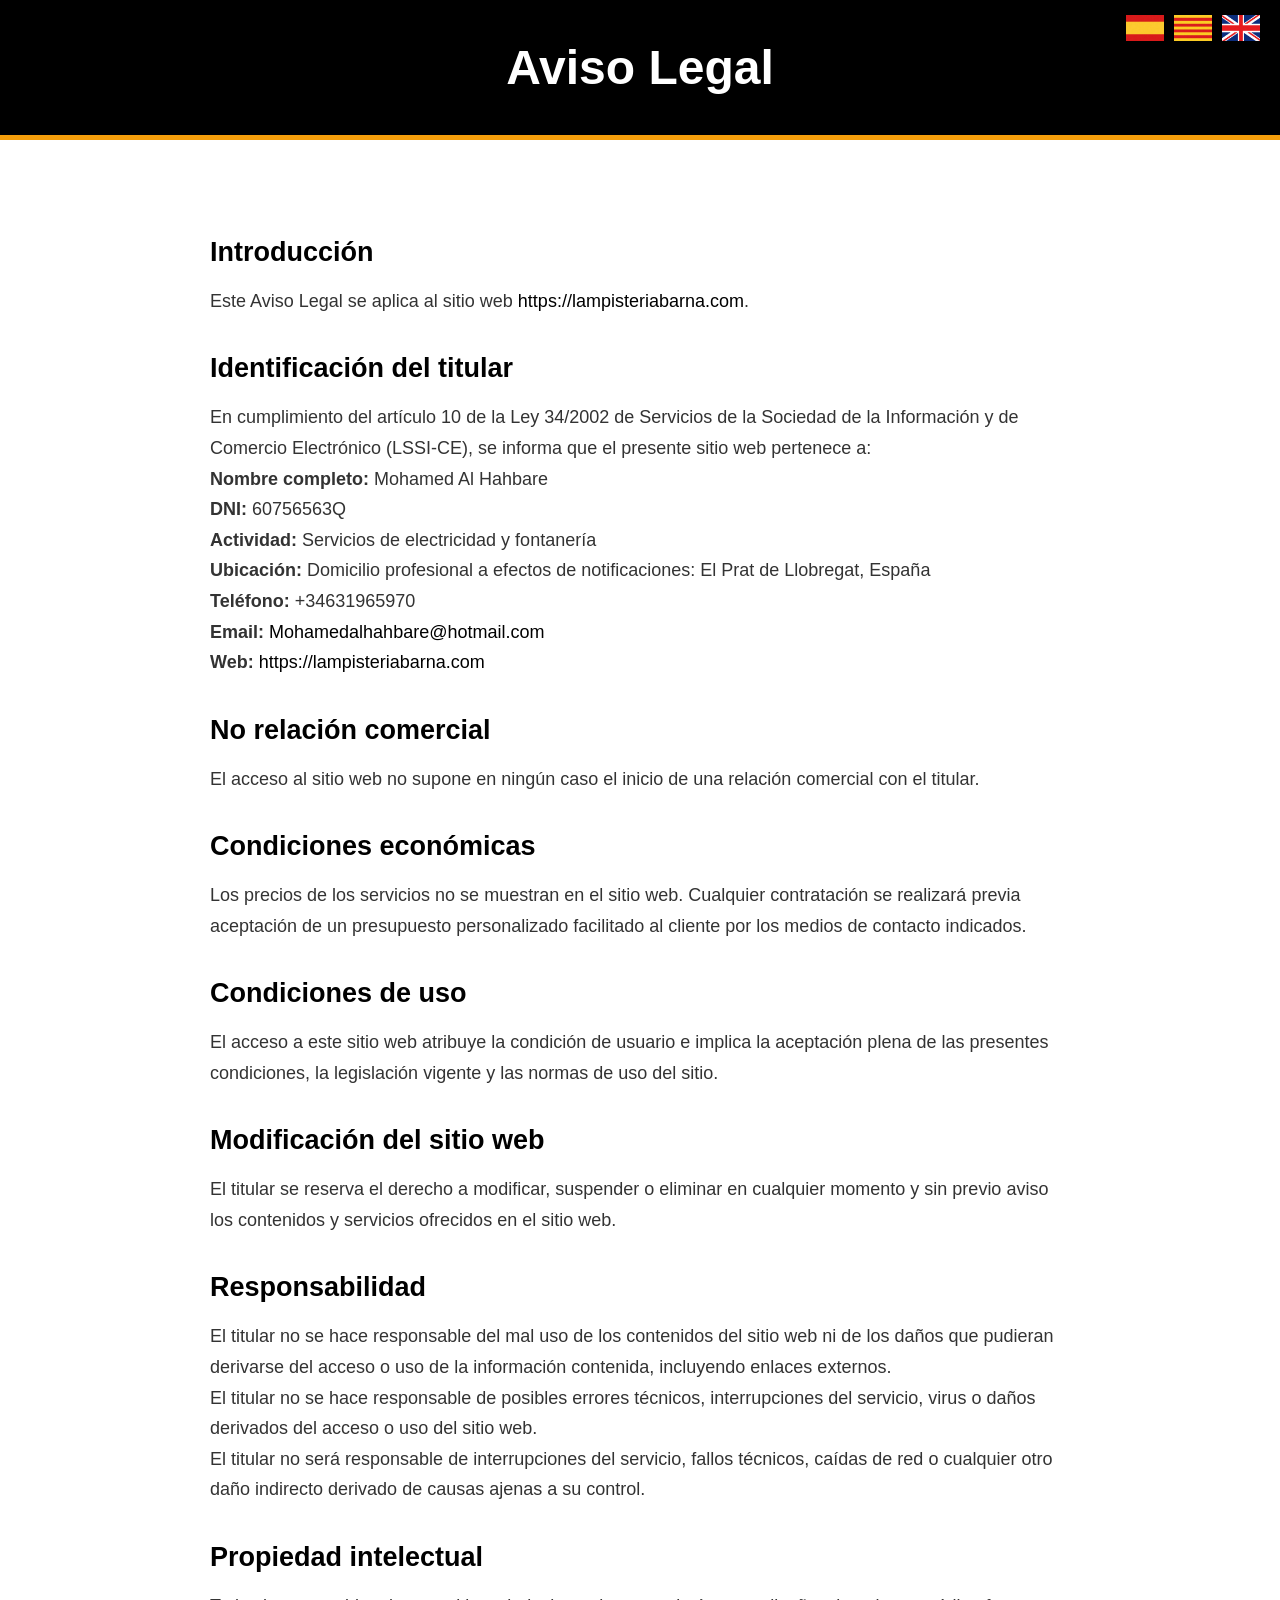
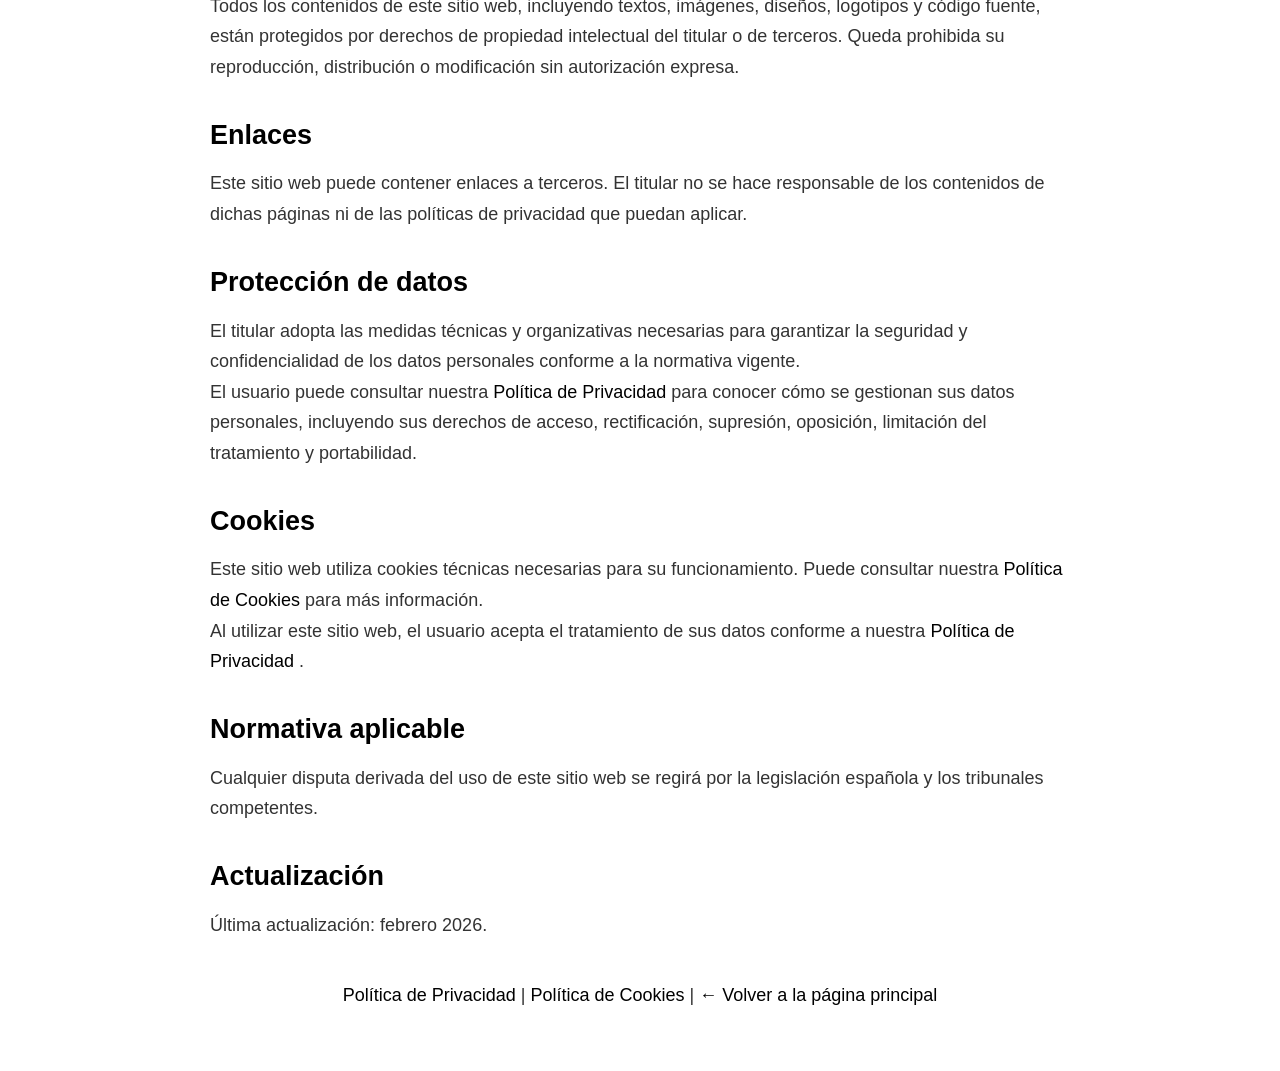
==== aviso-legal.html @ ecb6f48f "Add files via upload" ====
<!DOCTYPE html>
<html lang="es">
<head>
<meta charset="UTF-8">
<meta name="viewport" content="width=device-width, initial-scale=1.0">
<title>Aviso Legal - Lampisteria Barna</title>
<link rel="icon" type="image/avif" href="favicon.avif">
<link rel="shortcut icon" href="favicon.avif">
<link rel="apple-touch-icon" href="favicon.avif">
<link rel="stylesheet" href="style.css">
</head>
<script>
const traduccionesAviso = {

es: {

tituloAviso: "Aviso Legal",
AplicacionAvisoTitulo: "Introducción",
aplicacionAvisoTexto1: "Este Aviso Legal se aplica al sitio web ",
AplicacionEnlace3: "https://lampisteriabarna.com",

identificacion_titulo: "Identificación del titular",
identificacion_texto: "En cumplimiento del artículo 10 de la Ley 34/2002 de Servicios de la Sociedad de la Información y de Comercio Electrónico (LSSI-CE), se informa que el presente sitio web pertenece a:",

nombreCompleto: " Mohamed Al Hahbare",
NIE: " 60756563Q",
actividad: "Actividad:",
actividad_desc: "Servicios de electricidad y fontanería",
ubicacion_legal: "Ubicación:",
ubicacion_desc: "Domicilio profesional a efectos de notificaciones: El Prat de Llobregat, España",
telefono_legal: "Teléfono:",
telefono_desc: "+34631965970",
email_legal: "Email:",
email_desc: "Mohamedalhahbare@hotmail.com",
web_legal: "Web:",
web_desc: "https://lampisteriabarna.com",

noRelacionTitulo: "No relación comercial",
noRelacionComercial: "El acceso al sitio web no supone en ningún caso el inicio de una relación comercial con el titular.",

condicionesEconomicasTitulo: "Condiciones económicas",
condicionesEconomicasTexto: "Los precios de los servicios no se muestran en el sitio web. Cualquier contratación se realizará previa aceptación de un presupuesto personalizado facilitado al cliente por los medios de contacto indicados.",

condiciones: "Condiciones de uso",
condicionesTexto: "El acceso a este sitio web atribuye la condición de usuario e implica la aceptación plena de las presentes condiciones, la legislación vigente y las normas de uso del sitio.",

modificacionTitulo: "Modificación del sitio web",
modificacionContenido: "El titular se reserva el derecho a modificar, suspender o eliminar en cualquier momento y sin previo aviso los contenidos y servicios ofrecidos en el sitio web.",

responsabilidad: "Responsabilidad",
responsabilidadTexto: "El titular no se hace responsable del mal uso de los contenidos del sitio web ni de los daños que pudieran derivarse del acceso o uso de la información contenida, incluyendo enlaces externos.",
responsabilidadTecnica: "El titular no se hace responsable de posibles errores técnicos, interrupciones del servicio, virus o daños derivados del acceso o uso del sitio web.",
limitacionResponsabilidadExtra: "El titular no será responsable de interrupciones del servicio, fallos técnicos, caídas de red o cualquier otro daño indirecto derivado de causas ajenas a su control.",

propiedad: "Propiedad intelectual",
propiedadTexto: "Todos los contenidos de este sitio web, incluyendo textos, imágenes, diseños, logotipos y código fuente, están protegidos por derechos de propiedad intelectual del titular o de terceros. Queda prohibida su reproducción, distribución o modificación sin autorización expresa.",

enlaces: "Enlaces",
enlacesTexto: "Este sitio web puede contener enlaces a terceros. El titular no se hace responsable de los contenidos de dichas páginas ni de las políticas de privacidad que puedan aplicar.",

proteccionDatos: "Protección de datos",
medidasSeguridad: "El titular adopta las medidas técnicas y organizativas necesarias para garantizar la seguridad y confidencialidad de los datos personales conforme a la normativa vigente.",

proteccionDatos_pre: "El usuario puede consultar nuestra ",
politicaPrivacidadLink: "Política de Privacidad",
proteccionDatos_post: " para conocer cómo se gestionan sus datos personales, incluyendo sus derechos de acceso, rectificación, supresión, oposición, limitación del tratamiento y portabilidad.",

cookiesTitulo: "Cookies",
cookiesAviso_pre: "Este sitio web utiliza cookies técnicas necesarias para su funcionamiento. Puede consultar nuestra ",
politicaCookiesLink: "Política de Cookies",
cookiesAviso_post: " para más información.",

recordatorioPrivacidad_pre: "Al utilizar este sitio web, el usuario acepta el tratamiento de sus datos conforme a nuestra ",
politicaPrivacidadLink2: "Política de Privacidad",
recordatorioPrivacidad_post: ".",

normativa: "Normativa aplicable",
normativaTexto: "Cualquier disputa derivada del uso de este sitio web se regirá por la legislación española y los tribunales competentes.",

actualizacionTitulo: "Actualización",
fechaActualizacion: "Última actualización: febrero 2026.",

volver: "← Volver a la página principal"
},

cat: {

tituloAviso: "Avís legal",
AplicacionAvisoTitulo: "Introducció",
aplicacionAvisoTexto1: "Aquest Avís legal s'aplica al lloc web ",
AplicacionEnlace3: "https://lampisteriabarna.com",

identificacion_titulo: "Identificació del titular",
identificacion_texto: "En compliment de l'article 10 de la Llei 34/2002 de serveis de la societat de la informació i de comerç electrònic (LSSI-CE), s'informa que aquest lloc web pertany a:",

nombreCompleto: " Mohamed Al Hahbare",
NIE: " 60756563Q",
actividad: "Activitat:",
actividad_desc: "Serveis d'electricitat i lampisteria",
ubicacion_legal: "Ubicació:",
ubicacion_desc: "Domicili professional a efectes de notificacions: El Prat de Llobregat, Espanya",
telefono_legal: "Telèfon:",
telefono_desc: "+34631965970",
email_legal: "Correu electrònic:",
email_desc: "Mohamedalhahbare@hotmail.com",
web_legal: "Web:",
web_desc: "https://lampisteriabarna.com",

noRelacionTitulo: "Absència de relació comercial",
noRelacionComercial: "L'accés al lloc web no implica en cap cas l'inici d'una relació comercial amb el titular.",

condicionesEconomicasTitulo: "Condicions econòmiques",
condicionesEconomicasTexto: "Els preus dels serveis no es mostren al lloc web. Qualsevol contractació es realitzarà prèvia acceptació d'un pressupost personalitzat facilitat al client pels mitjans de contacte indicats.",

condiciones: "Condicions d'ús",
condicionesTexto: "L'accés a aquest lloc web atribueix la condició d'usuari i implica l'acceptació plena de les presents condicions, la legislació vigent i les normes d'ús del lloc.",

modificacionTitulo: "Modificació del lloc web",
modificacionContenido: "El titular es reserva el dret de modificar, suspendre o eliminar en qualsevol moment i sense previ avís els continguts i serveis oferts al lloc web.",

responsabilidad: "Responsabilitat",
responsabilidadTexto: "El titular no es fa responsable del mal ús dels continguts del lloc web ni dels danys que puguin derivar-se de l'accés o ús de la informació continguda, inclosos els enllaços externs.",
responsabilidadTecnica: "El titular no es fa responsable de possibles errors tècnics, interrupcions del servei, virus o danys derivats de l'accés o ús del lloc web.",
limitacionResponsabilidadExtra: "El titular no serà responsable d'interrupcions del servei, fallades tècniques, caigudes de xarxa o qualsevol altre dany indirecte derivat de causes alienes al seu control.",

propiedad: "Propietat intel·lectual",
propiedadTexto: "Tots els continguts d'aquest lloc web, incloent textos, imatges, dissenys, logotips i codi font, estan protegits per drets de propietat intel·lectual del titular o de tercers. Queda prohibida la seva reproducció, distribució o modificació sense autorització expressa.",

enlaces: "Enllaços",
enlacesTexto: "Aquest lloc web pot contenir enllaços a tercers. El titular no es fa responsable dels continguts d'aquestes pàgines ni de les seves polítiques de privacitat.",

proteccionDatos: "Protecció de dades",
medidasSeguridad: "El titular adopta les mesures tècniques i organitzatives necessàries per garantir la seguretat i confidencialitat de les dades personals conforme a la normativa vigent.",

proteccionDatos_pre: "L'usuari pot consultar la nostra ",
politicaPrivacidadLink: "Política de privacitat",
proteccionDatos_post: " per conèixer com es gestionen les seves dades personals, incloent els seus drets d'accés, rectificació, supressió, oposició, limitació del tractament i portabilitat.",

cookiesTitulo: "Cookies",
cookiesAviso_pre: "Aquest lloc web utilitza cookies tècniques necessàries per al seu funcionament. Pot consultar la nostra ",
politicaCookiesLink: "Política de cookies",
cookiesAviso_post: " per a més informació.",

recordatorioPrivacidad_pre: "En utilitzar aquest lloc web, l'usuari accepta el tractament de les seves dades conforme a la nostra ",
politicaPrivacidadLink2: "Política de privacitat",
recordatorioPrivacidad_post: ".",

normativa: "Normativa aplicable",
normativaTexto: "Qualsevol disputa derivada de l'ús d'aquest lloc web es regirà per la legislació espanyola i pels tribunals competents.",

actualizacionTitulo: "Actualització",
fechaActualizacion: "Última actualització: febrer 2026.",

volver: "← Tornar a la pàgina principal"
},

en: {

tituloAviso: "Legal Notice",
AplicacionAvisoTitulo: "Introduction",
aplicacionAvisoTexto1: "This Legal Notice applies to the website ",
AplicacionEnlace3: "https://lampisteriabarna.com",

identificacion_titulo: "Owner identification",
identificacion_texto: "In accordance with Article 10 of Spanish Law 34/2002 on Information Society Services and Electronic Commerce (LSSI-CE), this website is owned by:",

nombreCompleto: "Mohamed Al Hahbare",
NIE: " 60756563Q",
actividad: "Activity:",
actividad_desc: "Electrical and plumbing services",
ubicacion_legal: "Address:",
ubicacion_desc: "Professional address for notifications: El Prat de Llobregat, Spain",
telefono_legal: "Phone:",
telefono_desc: "+34631965970",
email_legal: "Email:",
email_desc: "Mohamedalhahbare@hotmail.com",
web_legal: "Website:",
web_desc: "https://lampisteriabarna.com",

noRelacionTitulo: "No commercial relationship",
noRelacionComercial: "Access to the website does not in any case establish a commercial relationship with the owner.",

condicionesEconomicasTitulo: "Pricing conditions",
condicionesEconomicasTexto: "Service prices are not displayed on the website. Any service will be contracted only after prior acceptance of a personalized quotation provided to the client through the indicated contact methods.",

condiciones: "Terms of use",
condicionesTexto: "Accessing this website grants the status of user and implies full acceptance of these conditions, applicable law and website usage rules.",

modificacionTitulo: "Website modifications",
modificacionContenido: "The owner reserves the right to modify, suspend or remove at any time and without prior notice the contents and services offered on the website.",

responsabilidad: "Liability",
responsabilidadTexto: "The owner shall not be liable for misuse of the website contents or for damages arising from access to or use of the information contained, including external links.",
responsabilidadTecnica: "The owner shall not be liable for technical errors, service interruptions, viruses or damages arising from accessing or using the website.",
limitacionResponsabilidadExtra: "The owner shall not be liable for service interruptions, technical failures, network outages or any indirect damage beyond their control.",

propiedad: "Intellectual property",
propiedadTexto: "All website contents, including texts, images, designs, logos and source code, are protected by intellectual property rights of the owner or third parties. Reproduction, distribution or modification without express authorization is prohibited.",

enlaces: "Links",
enlacesTexto: "This website may contain links to third-party websites. The owner is not responsible for the contents of such pages or their privacy policies.",

proteccionDatos: "Data protection",
medidasSeguridad: "The owner adopts the necessary technical and organizational measures to guarantee the security and confidentiality of personal data in accordance with applicable regulations.",

proteccionDatos_pre: "The user can consult our ",
politicaPrivacidadLink: "Privacy Policy",
proteccionDatos_post: " to learn how personal data is processed, including rights of access, rectification, erasure, objection, restriction of processing and data portability.",

cookiesTitulo: "Cookies",
cookiesAviso_pre: "This website uses technical cookies necessary for its operation. You can consult our ",
politicaCookiesLink: "Cookies Policy",
cookiesAviso_post: " for more information.",

recordatorioPrivacidad_pre: "By using this website, the user accepts the processing of their data in accordance with our ",
politicaPrivacidadLink2: "Privacy Policy",
recordatorioPrivacidad_post: ".",

normativa: "Applicable law",
normativaTexto: "Any dispute arising from the use of this website shall be governed by Spanish law and submitted to the competent courts.",

actualizacionTitulo: "Update",
fechaActualizacion: "Last update: February 2026.",

volver: "← Back to the main page"
}

};





function cambiarIdiomaAviso(idioma) { 
    document.querySelectorAll("[data-key]").forEach(elemento => {
        const key = elemento.getAttribute("data-key");
        const contenido = traduccionesAviso[idioma][key];

        if (Array.isArray(contenido)) {
            // Si es lista (por ejemplo si luego añadimos listas), insertamos como <li>
            elemento.innerHTML = contenido.map(item => `<li>${item}</li>`).join('');
        } else {
            // Función segura que reemplaza solo texto de nodos, preservando enlaces y <span>
            function reemplazarTexto(nodo, textoCompleto) {
                nodo.childNodes.forEach(child => {
                    if (child.nodeType === Node.TEXT_NODE) {
                        // Reemplaza el texto del nodo
                        child.textContent = textoCompleto;
                    } else if (child.nodeType === Node.ELEMENT_NODE) {
                        // No reemplazamos texto en hijos <a> o <span> para no duplicar enlaces
                        // Si se quisiera reemplazar dentro de <span> o <a>, se podría llamar recursivamente:
                        // reemplazarTexto(child, textoCompleto);
                    }
                });
            }

            reemplazarTexto(elemento, contenido);
        }
    });
}
</script>
<body>

<header class="legal-header">    
    <div class="idiomas-legal">
        <img src="esp.avif" onclick="cambiarIdiomaAviso('es')">
        <img src="cat.avif" onclick="cambiarIdiomaAviso('cat')">
        <img src="eng.avif" onclick="cambiarIdiomaAviso('en')">
    </div>
    <h1 data-key="tituloAviso">Aviso Legal</h1>
</header>

<main class="legal">

<!-- INTRODUCCIÓN -->
<h2 data-key="AplicacionAvisoTitulo">Introducción</h2>
<p>
    <span data-key="aplicacionAvisoTexto1">Este Aviso Legal se aplica al sitio web </span>
    <a href="https://lampisteriabarna.com" data-key="AplicacionEnlace3">https://lampisteriabarna.com</a>.
</p>

<!-- IDENTIFICACIÓN DEL TITULAR -->
<h2 data-key="identificacion_titulo">Identificación del titular</h2>
<p data-key="identificacion_texto">
En cumplimiento del artículo 10 de la Ley 34/2002 de Servicios de la Sociedad de la Información y de Comercio Electrónico (LSSI-CE), se informa que el presente sitio web pertenece a:
</p>

<p data-key="nombreCompleto"><b>Nombre completo:</b> Mohamed Al Hahbare</p>
<p data-key="NIE"><b>DNI:</b> 60756563Q</p>
<p><b data-key="actividad">Actividad:</b> <span data-key="actividad_desc">Servicios de electricidad y fontanería</span></p>
<p><b data-key="ubicacion_legal">Ubicación:</b> <span data-key="ubicacion_desc">Domicilio profesional a efectos de notificaciones: El Prat de Llobregat, España</span></p>
<p><b data-key="telefono_legal">Teléfono:</b> <span data-key="telefono_desc">+34631965970</span></p>
<p><b data-key="email_legal">Email:</b> <a href="mailto:Mohamedalhahbare@hotmail.com" data-key="email_desc">Mohamedalhahbare@hotmail.com</a></p>
<p><b data-key="web_legal">Web:</b> <a href="https://lampisteriabarna.com" data-key="web_desc">https://lampisteriabarna.com</a></p>

<!-- NO RELACIÓN COMERCIAL -->
<h2 data-key="noRelacionTitulo">No relación comercial</h2>
<p data-key="noRelacionComercial">
El acceso al sitio web no supone en ningún caso el inicio de una relación comercial con el titular.
</p>

<!-- CONDICIONES ECONÓMICAS -->
<h2 data-key="condicionesEconomicasTitulo">Condiciones económicas</h2>
<p data-key="condicionesEconomicasTexto">
Los precios de los servicios no se muestran en el sitio web. Cualquier contratación se realizará previa aceptación de un presupuesto personalizado facilitado al cliente por los medios de contacto indicados.
</p>

<!-- CONDICIONES DE USO -->
<h2 data-key="condiciones">Condiciones de uso</h2>
<p data-key="condicionesTexto">
El acceso a este sitio web atribuye la condición de usuario e implica la aceptación plena de las presentes condiciones, la legislación vigente y las normas de uso del sitio.
</p>

<!-- MODIFICACIÓN DEL SITIO -->
<h2 data-key="modificacionTitulo">Modificación del sitio web</h2>
<p data-key="modificacionContenido">
El titular se reserva el derecho a modificar, suspender o eliminar en cualquier momento y sin previo aviso los contenidos y servicios ofrecidos en el sitio web.
</p>

<!-- RESPONSABILIDAD -->
<h2 data-key="responsabilidad">Responsabilidad</h2>
<p data-key="responsabilidadTexto">
El titular no se hace responsable del mal uso de los contenidos del sitio web ni de los daños que pudieran derivarse del acceso o uso de la información contenida, incluyendo enlaces externos.
</p>
<p data-key="responsabilidadTecnica">
El titular no se hace responsable de posibles errores técnicos, interrupciones del servicio, virus o daños derivados del acceso o uso del sitio web.
</p>
<p data-key="limitacionResponsabilidadExtra">
El titular no será responsable de interrupciones del servicio, fallos técnicos, caídas de red o cualquier otro daño indirecto derivado de causas ajenas a su control.
</p>

<!-- PROPIEDAD INTELECTUAL -->
<h2 data-key="propiedad">Propiedad intelectual</h2>
<p data-key="propiedadTexto">
Todos los contenidos de este sitio web, incluyendo textos, imágenes, diseños, logotipos y código fuente, están protegidos por derechos de propiedad intelectual del titular o de terceros. Queda prohibida su reproducción, distribución o modificación sin autorización expresa.
</p>

<!-- ENLACES -->
<h2 data-key="enlaces">Enlaces</h2>
<p data-key="enlacesTexto">
Este sitio web puede contener enlaces a terceros. El titular no se hace responsable de los contenidos de dichas páginas ni de las políticas de privacidad que puedan aplicar.
</p>

<!-- PROTECCIÓN DE DATOS -->
<h2 data-key="proteccionDatos">Protección de datos</h2>

<p data-key="medidasSeguridad">
El titular adopta las medidas técnicas y organizativas necesarias para garantizar la seguridad y confidencialidad de los datos personales conforme a la normativa vigente.
</p>

<p>
    <span data-key="proteccionDatos_pre">El usuario puede consultar nuestra </span>
    <a href="privacidad.html" data-key="politicaPrivacidadLink">Política de Privacidad</a>
    <span data-key="proteccionDatos_post"> para conocer cómo se gestionan sus datos personales, incluyendo sus derechos de acceso, rectificación, supresión, oposición, limitación del tratamiento y portabilidad.</span>
</p>

<!-- COOKIES -->
<h2 data-key="cookiesTitulo">Cookies</h2>
<p>
    <span data-key="cookiesAviso_pre">Este sitio web utiliza cookies técnicas necesarias para su funcionamiento. Puede consultar nuestra </span>
    <a href="politica.html" data-key="politicaCookiesLink">Política de Cookies</a>
    <span data-key="cookiesAviso_post"> para más información.</span>
</p>

<p>
    <span data-key="recordatorioPrivacidad_pre">Al utilizar este sitio web, el usuario acepta el tratamiento de sus datos conforme a nuestra </span>
    <a href="privacidad.html" data-key="politicaPrivacidadLink2">Política de Privacidad</a>
    <span data-key="recordatorioPrivacidad_post">.</span>
</p>

<!-- NORMATIVA APLICABLE -->
<h2 data-key="normativa">Normativa aplicable</h2>
<p data-key="normativaTexto">
Cualquier disputa derivada del uso de este sitio web se regirá por la legislación española y los tribunales competentes.
</p>

<!-- FECHA -->
<h2 data-key="actualizacionTitulo">Actualización</h2>
<p data-key="fechaActualizacion">
Última actualización: febrero 2026.
</p>

<div class="volver-principal">
    <a href="privacidad.html" data-key="politicaPrivacidadLink">Política de Privacidad</a> |
    <a href="politica.html" data-key="politicaCookiesLink">Política de Cookies</a> |
    <a href="index.html" data-key="volver">← Volver a la página principal</a>
</div>

</main>

</body>
</html>
---- style.css ----
*{ 
    margin:0;
    padding:0;
    box-sizing:border-box;
    font-family: Arial, Helvetica, sans-serif;
}

/* ================= HEADER ================= */

header{
    background:linear-gradient(90deg,#0f172a,#1f2937);
    color:white;
    display:flex;
    align-items:center;
    padding:22px 50px;
    position:relative;
    min-height:80px;
    border-bottom:5px solid #f59e0b; /* linea obra */
}

/* LOGO */
.logo{
    position:absolute;
    left:40px;
    top:50%;
    transform:translateY(-50%);
}

.logo img{
    max-height:65px;
}

/* MENU */
nav{
    position:absolute;
    left:50%;
    transform:translateX(-50%);
    display:flex;
    gap:35px;
}

/* ===== BOTONES MENU ESTILO PROFESIONAL ===== */

nav a{
    color:#facc15;
    text-decoration:none;
    font-weight:bold;
    font-size:20px;
    padding:10px 16px;
    border-radius:10px;
    background:#111827;
    border:2px solid #f59e0b;
    transition:0.25s;
}

nav a:hover{
    background:#f59e0b;
    color:#111827;
}

/* BANDERAS */
.idiomas{
    position:absolute;
    right:40px;
}

.idiomas img{
    width:40px;
    margin-left:12px;
    cursor:pointer;
}

/* ================= HERO ================= */

.hero{
    background:
    linear-gradient(rgba(0,0,0,.65),rgba(0,0,0,.75)),
    url("fondo.avif") center/cover no-repeat;
    min-height:70vh;
    display:flex;
    justify-content:center;
    align-items:center;
    padding:80px 20px;
}

.hero-texto{
    background:rgba(15,23,42,.85);
    padding:50px 80px;
    text-align:center;
    color:white;
    border-radius:14px;
    border:3px solid #f59e0b;
    box-shadow:0 15px 40px rgba(0,0,0,.6);
}

.hero-texto .marca{
    font-size:56px;
    color:#facc15;
    font-weight:700;
}

.hero-texto h2{
    font-size:26px;
    margin-top:15px;
}

/* ================= TITULOS ================= */

.titulos{
    background:#1f2937;
    color:#facc15;
    text-align:center;
    padding:22px 10px;
    border-top:4px solid #f59e0b;
    border-bottom:4px solid #f59e0b;
}

.titulos h2{
    font-size:34px;
    letter-spacing:1px;
}

/* ================= QUIEN SOY ================= */

.quien {
    background:#f3f4f6;
    color:#111827;
    padding:20px 20px;
    text-align:center;
}

.quien p{
    max-width:850px;
    margin:auto;
    font-size:25px;
    line-height:34px;
}

/* ================= GALERIA ================= */

.galeria{
    padding:60px 6%;
    background:#e5e7eb;
    display:grid;
    grid-template-columns:repeat(auto-fit,minmax(260px,1fr));
    gap:28px;
}

.galeria img{
    width:100%;
    aspect-ratio:4/3;
    object-fit:cover;
    border-radius:14px;
    transition:.25s;
    box-shadow:0 8px 25px rgba(0,0,0,.35);
}

.galeria img:hover{
    transform:scale(1.05);
}

/* ================= INFORMACION ================= */

.info{
    background:#f3f4f6;
    color:#111827;
    padding:20px 20px;
    text-align:center;
    font-size:23px;
    line-height:40px;
}

.telefono{
    color:#d97706;
    font-weight:bold;
    text-decoration:none;
    font-size:26px;
}

.telefono:hover{
    text-decoration:underline;
}

/* ================= FOOTER ================= */

footer{
    background:#0f172a;
    color:#facc15;
    text-align:center;
    padding:25px;
    border-top:5px solid #f59e0b;
}

/* ================= WHATSAPP ================= */

.whatsapp{
    position: fixed;
    right: 20px;
    bottom: 20px;
    width: 70px;
    height: 70px;
    background-color: #ffffff;
    border-radius: 50%;
    display: flex;
    justify-content: center;
    align-items: center;
    box-shadow: 0 8px 25px rgba(0,0,0,0.5);
    z-index: 2000;
    transition: transform .2s ease, box-shadow .2s ease;
    border:3px solid #25D366;
}

.whatsapp:hover{
    transform: scale(1.1);
}

.whatsapp img{
    width:42px;
    height:42px;
}

/* ================= IMAGENES LATERALES ================= */

.quien,
.info{
    display:grid;
    grid-template-columns:auto 1fr auto;
    align-items:center;
    gap:40px;
}

.contenido{
    text-align:center;
    max-width:900px;
    margin:auto;
}

.lado{
    display:flex;
    align-items:center;
    justify-content:center;
    padding:20px 0;
}

.lado img{
    max-height:200px;
    width:auto;
    object-fit:contain;
}
/* PAGINAS LEGALES */

.legal-header{
    background:black;
    color:white;
    width:100%;
    min-height:140px;
    padding:30px 10px;
    display:flex;
    justify-content:center;
    align-items:center;
    text-align:center;
}

.legal-header h1{
    color:white;
    font-size:48px;
    margin:0;
}

/* CONTENIDO */
.legal{
    max-width:900px;
    margin:40px auto;
    padding:20px;
    line-height:1.7;
    font-size:18px;
    color:#333;
}

/* TITULOS DE SECCIONES */
.legal h2{
    margin-top:30px;
    margin-bottom:10px;
    text-align:left;
    color:black;
}

/* CENTRAR BOTON VOLVER */
.volver-principal{
    text-align:center;
    margin-top:40px;
}
/* enlaces legales (política, aviso legal, cookies) */
.legal a{
color: inherit;
text-decoration: none;
outline: none;
}

/* al pasar el ratón */
.legal a:hover{
text-decoration: underline;
}

/* cuando haces click */
.legal a:active{
color: inherit;
}

/* cuando recibe foco (lo que te está creando el recuadro negro) */
.legal a:focus{
outline: none;
}

/* quita el highlight azul/gris de móviles */
.legal a{
-webkit-tap-highlight-color: transparent;
}
/* Enlaces en la política de privacidad */
.legal a {
    color: black;        /* pone los enlaces en negro */
    text-decoration: none; /* opcional: quita subrayado */
}

.legal a:hover {
    color: black;        /* mantiene negro al pasar el ratón */
    text-decoration: underline; /* opcional: puedes dejar subrayado al hover */
}
.legal a[href="politica-cookies.html"] {
    color: black;
    text-decoration: none;
}

.legal a[href="politica-cookies.html"]:hover {
    text-decoration: underline;
}

/* ===== BANDERAS PAGINAS LEGALES (ESCRITORIO) ===== */

.idiomas-legal{
    position:absolute;
    top:15px;
    right:20px;
    display:flex;
    gap:10px;
    align-items:center;
}

.idiomas-legal img{
    width:38px;        /* tamaño fijo real */
    height:auto;
    max-height:38px;   /* IMPIDE QUE CREZCAN */
    object-fit:contain;
    cursor:pointer;
}

/* ================= MOVIL ================= */

@media(max-width:900px){

    .quien,
    .info{
        grid-template-columns:1fr;
        padding:50px 20px;
    }

    .lado{
        display:none;
    }

    nav{
        position:static;
        transform:none;
        margin-top:15px;
        justify-content:center;
        flex-wrap:wrap;
    }

    header{
        flex-direction:column;
        gap:15px;
    }
    .hero-texto{
        padding:30px 40px;
    }
}

/* ===== SEO TEXTO OCULTO ===== */

.seo-texto{
    position:absolute;
    left:-9999px;
    width:1px;
    height:1px;
    overflow:hidden;
}
/* ================= HEADER MOVIL ================= */

@media(max-width:768px){

    header{
        flex-direction:column;
        justify-content:center;
        align-items:center;
        padding:20px 10px 25px 10px;
        gap:12px;
        position:relative;
        text-align:center;
    }

    /* LOGO */
    .logo{
        position:static;
        transform:none;
        margin-bottom:5px;
    }

    .logo img{
        max-height:70px;
    }

    /* BANDERAS */
    .idiomas{
        position:static;
        order:2;
        margin:5px 0 10px 0;
    }

    .idiomas img{
        width:38px;
        margin:0 6px;
    }

    /* MENU */
    nav{
        position:static;
        transform:none;
        order:3;
        display:flex;
        justify-content:center;
        gap:18px;
        flex-wrap:wrap;
        margin-top:5px;
    }

}
/* ================== HEADER PAGINAS LEGALES MOVIL ================== */
@media(max-width:768px){

    .legal-header{
        height:auto;
        flex-direction:column;
        padding:20px 10px 25px;
        position:relative;
    }

    /* las banderas dejan de estar absolutas */
    .idiomas-legal{
        position:static;
        order:1;
        justify-content:center;
        margin-bottom:10px;
    }

    .idiomas-legal img{
        width:32px;
    }

    /* el titulo baja debajo */
    .legal-header h1{
        order:2;
        font-size:34px;
        line-height:1.2;
        padding:0 10px;
    }
}
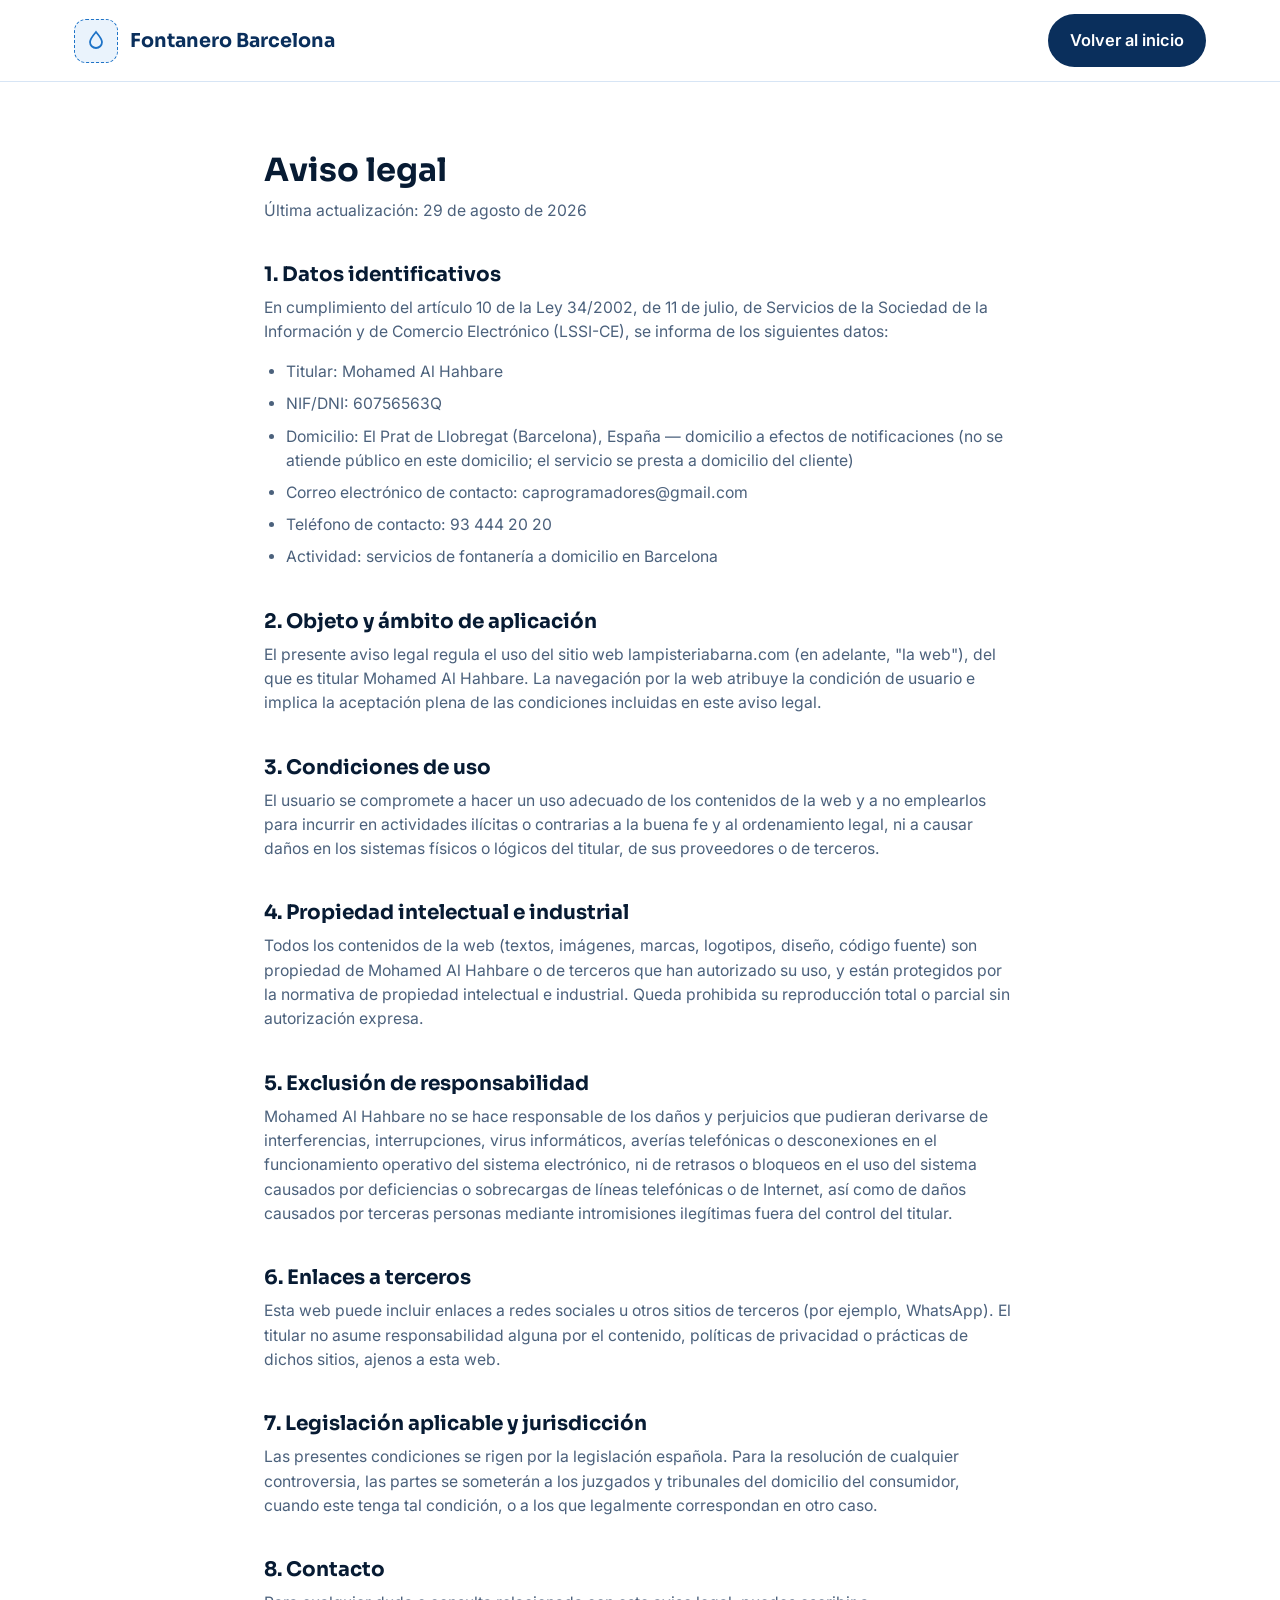
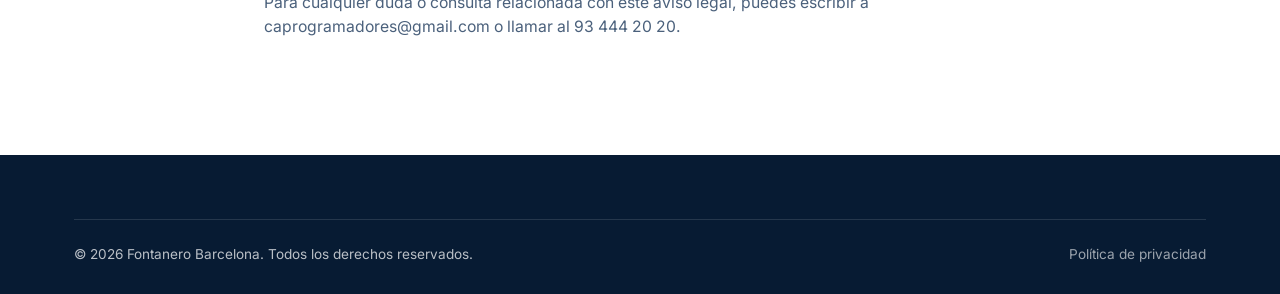
==== commit c0703e1a: "Add files via upload" ====
--- a/aviso-legal.html
+++ b/aviso-legal.html
@@ -1,392 +1,75 @@
-<!DOCTYPE html>
-<html lang="es">
-<head>
-<meta charset="UTF-8">
-<meta name="viewport" content="width=device-width, initial-scale=1.0">
-<title>Aviso Legal - Lampisteria Barna</title>
-<link rel="icon" type="image/avif" href="favicon.avif">
-<link rel="shortcut icon" href="favicon.avif">
-<link rel="apple-touch-icon" href="favicon.avif">
-<link rel="stylesheet" href="style.css">
-</head>
-<script>
-const traduccionesAviso = {
-
-es: {
-
-tituloAviso: "Aviso Legal",
-AplicacionAvisoTitulo: "Introducción",
-aplicacionAvisoTexto1: "Este Aviso Legal se aplica al sitio web ",
-AplicacionEnlace3: "https://lampisteriabarna.com",
-
-identificacion_titulo: "Identificación del titular",
-identificacion_texto: "En cumplimiento del artículo 10 de la Ley 34/2002 de Servicios de la Sociedad de la Información y de Comercio Electrónico (LSSI-CE), se informa que el presente sitio web pertenece a:",
-
-nombreCompleto: " Mohamed Al Hahbare",
-NIE: " 60756563Q",
-actividad: "Actividad:",
-actividad_desc: "Servicios de electricidad y fontanería",
-ubicacion_legal: "Ubicación:",
-ubicacion_desc: "Domicilio profesional a efectos de notificaciones: El Prat de Llobregat, España",
-telefono_legal: "Teléfono:",
-telefono_desc: "+34631965970",
-email_legal: "Email:",
-email_desc: "Mohamedalhahbare@hotmail.com",
-web_legal: "Web:",
-web_desc: "https://lampisteriabarna.com",
-
-noRelacionTitulo: "No relación comercial",
-noRelacionComercial: "El acceso al sitio web no supone en ningún caso el inicio de una relación comercial con el titular.",
-
-condicionesEconomicasTitulo: "Condiciones económicas",
-condicionesEconomicasTexto: "Los precios de los servicios no se muestran en el sitio web. Cualquier contratación se realizará previa aceptación de un presupuesto personalizado facilitado al cliente por los medios de contacto indicados.",
-
-condiciones: "Condiciones de uso",
-condicionesTexto: "El acceso a este sitio web atribuye la condición de usuario e implica la aceptación plena de las presentes condiciones, la legislación vigente y las normas de uso del sitio.",
-
-modificacionTitulo: "Modificación del sitio web",
-modificacionContenido: "El titular se reserva el derecho a modificar, suspender o eliminar en cualquier momento y sin previo aviso los contenidos y servicios ofrecidos en el sitio web.",
-
-responsabilidad: "Responsabilidad",
-responsabilidadTexto: "El titular no se hace responsable del mal uso de los contenidos del sitio web ni de los daños que pudieran derivarse del acceso o uso de la información contenida, incluyendo enlaces externos.",
-responsabilidadTecnica: "El titular no se hace responsable de posibles errores técnicos, interrupciones del servicio, virus o daños derivados del acceso o uso del sitio web.",
-limitacionResponsabilidadExtra: "El titular no será responsable de interrupciones del servicio, fallos técnicos, caídas de red o cualquier otro daño indirecto derivado de causas ajenas a su control.",
-
-propiedad: "Propiedad intelectual",
-propiedadTexto: "Todos los contenidos de este sitio web, incluyendo textos, imágenes, diseños, logotipos y código fuente, están protegidos por derechos de propiedad intelectual del titular o de terceros. Queda prohibida su reproducción, distribución o modificación sin autorización expresa.",
-
-enlaces: "Enlaces",
-enlacesTexto: "Este sitio web puede contener enlaces a terceros. El titular no se hace responsable de los contenidos de dichas páginas ni de las políticas de privacidad que puedan aplicar.",
-
-proteccionDatos: "Protección de datos",
-medidasSeguridad: "El titular adopta las medidas técnicas y organizativas necesarias para garantizar la seguridad y confidencialidad de los datos personales conforme a la normativa vigente.",
-
-proteccionDatos_pre: "El usuario puede consultar nuestra ",
-politicaPrivacidadLink: "Política de Privacidad",
-proteccionDatos_post: " para conocer cómo se gestionan sus datos personales, incluyendo sus derechos de acceso, rectificación, supresión, oposición, limitación del tratamiento y portabilidad.",
-
-cookiesTitulo: "Cookies",
-cookiesAviso_pre: "Este sitio web utiliza cookies técnicas necesarias para su funcionamiento. Puede consultar nuestra ",
-politicaCookiesLink: "Política de Cookies",
-cookiesAviso_post: " para más información.",
-
-recordatorioPrivacidad_pre: "Al utilizar este sitio web, el usuario acepta el tratamiento de sus datos conforme a nuestra ",
-politicaPrivacidadLink2: "Política de Privacidad",
-recordatorioPrivacidad_post: ".",
-
-normativa: "Normativa aplicable",
-normativaTexto: "Cualquier disputa derivada del uso de este sitio web se regirá por la legislación española y los tribunales competentes.",
-
-actualizacionTitulo: "Actualización",
-fechaActualizacion: "Última actualización: febrero 2026.",
-
-volver: "← Volver a la página principal"
-},
-
-cat: {
-
-tituloAviso: "Avís legal",
-AplicacionAvisoTitulo: "Introducció",
-aplicacionAvisoTexto1: "Aquest Avís legal s'aplica al lloc web ",
-AplicacionEnlace3: "https://lampisteriabarna.com",
-
-identificacion_titulo: "Identificació del titular",
-identificacion_texto: "En compliment de l'article 10 de la Llei 34/2002 de serveis de la societat de la informació i de comerç electrònic (LSSI-CE), s'informa que aquest lloc web pertany a:",
-
-nombreCompleto: " Mohamed Al Hahbare",
-NIE: " 60756563Q",
-actividad: "Activitat:",
-actividad_desc: "Serveis d'electricitat i lampisteria",
-ubicacion_legal: "Ubicació:",
-ubicacion_desc: "Domicili professional a efectes de notificacions: El Prat de Llobregat, Espanya",
-telefono_legal: "Telèfon:",
-telefono_desc: "+34631965970",
-email_legal: "Correu electrònic:",
-email_desc: "Mohamedalhahbare@hotmail.com",
-web_legal: "Web:",
-web_desc: "https://lampisteriabarna.com",
-
-noRelacionTitulo: "Absència de relació comercial",
-noRelacionComercial: "L'accés al lloc web no implica en cap cas l'inici d'una relació comercial amb el titular.",
-
-condicionesEconomicasTitulo: "Condicions econòmiques",
-condicionesEconomicasTexto: "Els preus dels serveis no es mostren al lloc web. Qualsevol contractació es realitzarà prèvia acceptació d'un pressupost personalitzat facilitat al client pels mitjans de contacte indicats.",
-
-condiciones: "Condicions d'ús",
-condicionesTexto: "L'accés a aquest lloc web atribueix la condició d'usuari i implica l'acceptació plena de les presents condicions, la legislació vigent i les normes d'ús del lloc.",
-
-modificacionTitulo: "Modificació del lloc web",
-modificacionContenido: "El titular es reserva el dret de modificar, suspendre o eliminar en qualsevol moment i sense previ avís els continguts i serveis oferts al lloc web.",
-
-responsabilidad: "Responsabilitat",
-responsabilidadTexto: "El titular no es fa responsable del mal ús dels continguts del lloc web ni dels danys que puguin derivar-se de l'accés o ús de la informació continguda, inclosos els enllaços externs.",
-responsabilidadTecnica: "El titular no es fa responsable de possibles errors tècnics, interrupcions del servei, virus o danys derivats de l'accés o ús del lloc web.",
-limitacionResponsabilidadExtra: "El titular no serà responsable d'interrupcions del servei, fallades tècniques, caigudes de xarxa o qualsevol altre dany indirecte derivat de causes alienes al seu control.",
-
-propiedad: "Propietat intel·lectual",
-propiedadTexto: "Tots els continguts d'aquest lloc web, incloent textos, imatges, dissenys, logotips i codi font, estan protegits per drets de propietat intel·lectual del titular o de tercers. Queda prohibida la seva reproducció, distribució o modificació sense autorització expressa.",
-
-enlaces: "Enllaços",
-enlacesTexto: "Aquest lloc web pot contenir enllaços a tercers. El titular no es fa responsable dels continguts d'aquestes pàgines ni de les seves polítiques de privacitat.",
-
-proteccionDatos: "Protecció de dades",
-medidasSeguridad: "El titular adopta les mesures tècniques i organitzatives necessàries per garantir la seguretat i confidencialitat de les dades personals conforme a la normativa vigent.",
-
-proteccionDatos_pre: "L'usuari pot consultar la nostra ",
-politicaPrivacidadLink: "Política de privacitat",
-proteccionDatos_post: " per conèixer com es gestionen les seves dades personals, incloent els seus drets d'accés, rectificació, supressió, oposició, limitació del tractament i portabilitat.",
-
-cookiesTitulo: "Cookies",
-cookiesAviso_pre: "Aquest lloc web utilitza cookies tècniques necessàries per al seu funcionament. Pot consultar la nostra ",
-politicaCookiesLink: "Política de cookies",
-cookiesAviso_post: " per a més informació.",
-
-recordatorioPrivacidad_pre: "En utilitzar aquest lloc web, l'usuari accepta el tractament de les seves dades conforme a la nostra ",
-politicaPrivacidadLink2: "Política de privacitat",
-recordatorioPrivacidad_post: ".",
-
-normativa: "Normativa aplicable",
-normativaTexto: "Qualsevol disputa derivada de l'ús d'aquest lloc web es regirà per la legislació espanyola i pels tribunals competents.",
-
-actualizacionTitulo: "Actualització",
-fechaActualizacion: "Última actualització: febrer 2026.",
-
-volver: "← Tornar a la pàgina principal"
-},
-
-en: {
-
-tituloAviso: "Legal Notice",
-AplicacionAvisoTitulo: "Introduction",
-aplicacionAvisoTexto1: "This Legal Notice applies to the website ",
-AplicacionEnlace3: "https://lampisteriabarna.com",
-
-identificacion_titulo: "Owner identification",
-identificacion_texto: "In accordance with Article 10 of Spanish Law 34/2002 on Information Society Services and Electronic Commerce (LSSI-CE), this website is owned by:",
-
-nombreCompleto: "Mohamed Al Hahbare",
-NIE: " 60756563Q",
-actividad: "Activity:",
-actividad_desc: "Electrical and plumbing services",
-ubicacion_legal: "Address:",
-ubicacion_desc: "Professional address for notifications: El Prat de Llobregat, Spain",
-telefono_legal: "Phone:",
-telefono_desc: "+34631965970",
-email_legal: "Email:",
-email_desc: "Mohamedalhahbare@hotmail.com",
-web_legal: "Website:",
-web_desc: "https://lampisteriabarna.com",
-
-noRelacionTitulo: "No commercial relationship",
-noRelacionComercial: "Access to the website does not in any case establish a commercial relationship with the owner.",
-
-condicionesEconomicasTitulo: "Pricing conditions",
-condicionesEconomicasTexto: "Service prices are not displayed on the website. Any service will be contracted only after prior acceptance of a personalized quotation provided to the client through the indicated contact methods.",
-
-condiciones: "Terms of use",
-condicionesTexto: "Accessing this website grants the status of user and implies full acceptance of these conditions, applicable law and website usage rules.",
-
-modificacionTitulo: "Website modifications",
-modificacionContenido: "The owner reserves the right to modify, suspend or remove at any time and without prior notice the contents and services offered on the website.",
-
-responsabilidad: "Liability",
-responsabilidadTexto: "The owner shall not be liable for misuse of the website contents or for damages arising from access to or use of the information contained, including external links.",
-responsabilidadTecnica: "The owner shall not be liable for technical errors, service interruptions, viruses or damages arising from accessing or using the website.",
-limitacionResponsabilidadExtra: "The owner shall not be liable for service interruptions, technical failures, network outages or any indirect damage beyond their control.",
-
-propiedad: "Intellectual property",
-propiedadTexto: "All website contents, including texts, images, designs, logos and source code, are protected by intellectual property rights of the owner or third parties. Reproduction, distribution or modification without express authorization is prohibited.",
-
-enlaces: "Links",
-enlacesTexto: "This website may contain links to third-party websites. The owner is not responsible for the contents of such pages or their privacy policies.",
-
-proteccionDatos: "Data protection",
-medidasSeguridad: "The owner adopts the necessary technical and organizational measures to guarantee the security and confidentiality of personal data in accordance with applicable regulations.",
-
-proteccionDatos_pre: "The user can consult our ",
-politicaPrivacidadLink: "Privacy Policy",
-proteccionDatos_post: " to learn how personal data is processed, including rights of access, rectification, erasure, objection, restriction of processing and data portability.",
-
-cookiesTitulo: "Cookies",
-cookiesAviso_pre: "This website uses technical cookies necessary for its operation. You can consult our ",
-politicaCookiesLink: "Cookies Policy",
-cookiesAviso_post: " for more information.",
-
-recordatorioPrivacidad_pre: "By using this website, the user accepts the processing of their data in accordance with our ",
-politicaPrivacidadLink2: "Privacy Policy",
-recordatorioPrivacidad_post: ".",
-
-normativa: "Applicable law",
-normativaTexto: "Any dispute arising from the use of this website shall be governed by Spanish law and submitted to the competent courts.",
-
-actualizacionTitulo: "Update",
-fechaActualizacion: "Last update: February 2026.",
-
-volver: "← Back to the main page"
-}
-
-};
-
-
-
-
-
-function cambiarIdiomaAviso(idioma) { 
-    document.querySelectorAll("[data-key]").forEach(elemento => {
-        const key = elemento.getAttribute("data-key");
-        const contenido = traduccionesAviso[idioma][key];
-
-        if (Array.isArray(contenido)) {
-            // Si es lista (por ejemplo si luego añadimos listas), insertamos como <li>
-            elemento.innerHTML = contenido.map(item => `<li>${item}</li>`).join('');
-        } else {
-            // Función segura que reemplaza solo texto de nodos, preservando enlaces y <span>
-            function reemplazarTexto(nodo, textoCompleto) {
-                nodo.childNodes.forEach(child => {
-                    if (child.nodeType === Node.TEXT_NODE) {
-                        // Reemplaza el texto del nodo
-                        child.textContent = textoCompleto;
-                    } else if (child.nodeType === Node.ELEMENT_NODE) {
-                        // No reemplazamos texto en hijos <a> o <span> para no duplicar enlaces
-                        // Si se quisiera reemplazar dentro de <span> o <a>, se podría llamar recursivamente:
-                        // reemplazarTexto(child, textoCompleto);
-                    }
-                });
-            }
-
-            reemplazarTexto(elemento, contenido);
-        }
-    });
-}
-</script>
-<body>
-
-<header class="legal-header">    
-    <div class="idiomas-legal">
-        <img src="esp.avif" onclick="cambiarIdiomaAviso('es')">
-        <img src="cat.avif" onclick="cambiarIdiomaAviso('cat')">
-        <img src="eng.avif" onclick="cambiarIdiomaAviso('en')">
-    </div>
-    <h1 data-key="tituloAviso">Aviso Legal</h1>
-</header>
-
-<main class="legal">
-
-<!-- INTRODUCCIÓN -->
-<h2 data-key="AplicacionAvisoTitulo">Introducción</h2>
-<p>
-    <span data-key="aplicacionAvisoTexto1">Este Aviso Legal se aplica al sitio web </span>
-    <a href="https://lampisteriabarna.com" data-key="AplicacionEnlace3">https://lampisteriabarna.com</a>.
-</p>
-
-<!-- IDENTIFICACIÓN DEL TITULAR -->
-<h2 data-key="identificacion_titulo">Identificación del titular</h2>
-<p data-key="identificacion_texto">
-En cumplimiento del artículo 10 de la Ley 34/2002 de Servicios de la Sociedad de la Información y de Comercio Electrónico (LSSI-CE), se informa que el presente sitio web pertenece a:
-</p>
-
-<p data-key="nombreCompleto"><b>Nombre completo:</b> Mohamed Al Hahbare</p>
-<p data-key="NIE"><b>DNI:</b> 60756563Q</p>
-<p><b data-key="actividad">Actividad:</b> <span data-key="actividad_desc">Servicios de electricidad y fontanería</span></p>
-<p><b data-key="ubicacion_legal">Ubicación:</b> <span data-key="ubicacion_desc">Domicilio profesional a efectos de notificaciones: El Prat de Llobregat, España</span></p>
-<p><b data-key="telefono_legal">Teléfono:</b> <span data-key="telefono_desc">+34631965970</span></p>
-<p><b data-key="email_legal">Email:</b> <a href="mailto:Mohamedalhahbare@hotmail.com" data-key="email_desc">Mohamedalhahbare@hotmail.com</a></p>
-<p><b data-key="web_legal">Web:</b> <a href="https://lampisteriabarna.com" data-key="web_desc">https://lampisteriabarna.com</a></p>
-
-<!-- NO RELACIÓN COMERCIAL -->
-<h2 data-key="noRelacionTitulo">No relación comercial</h2>
-<p data-key="noRelacionComercial">
-El acceso al sitio web no supone en ningún caso el inicio de una relación comercial con el titular.
-</p>
-
-<!-- CONDICIONES ECONÓMICAS -->
-<h2 data-key="condicionesEconomicasTitulo">Condiciones económicas</h2>
-<p data-key="condicionesEconomicasTexto">
-Los precios de los servicios no se muestran en el sitio web. Cualquier contratación se realizará previa aceptación de un presupuesto personalizado facilitado al cliente por los medios de contacto indicados.
-</p>
-
-<!-- CONDICIONES DE USO -->
-<h2 data-key="condiciones">Condiciones de uso</h2>
-<p data-key="condicionesTexto">
-El acceso a este sitio web atribuye la condición de usuario e implica la aceptación plena de las presentes condiciones, la legislación vigente y las normas de uso del sitio.
-</p>
-
-<!-- MODIFICACIÓN DEL SITIO -->
-<h2 data-key="modificacionTitulo">Modificación del sitio web</h2>
-<p data-key="modificacionContenido">
-El titular se reserva el derecho a modificar, suspender o eliminar en cualquier momento y sin previo aviso los contenidos y servicios ofrecidos en el sitio web.
-</p>
-
-<!-- RESPONSABILIDAD -->
-<h2 data-key="responsabilidad">Responsabilidad</h2>
-<p data-key="responsabilidadTexto">
-El titular no se hace responsable del mal uso de los contenidos del sitio web ni de los daños que pudieran derivarse del acceso o uso de la información contenida, incluyendo enlaces externos.
-</p>
-<p data-key="responsabilidadTecnica">
-El titular no se hace responsable de posibles errores técnicos, interrupciones del servicio, virus o daños derivados del acceso o uso del sitio web.
-</p>
-<p data-key="limitacionResponsabilidadExtra">
-El titular no será responsable de interrupciones del servicio, fallos técnicos, caídas de red o cualquier otro daño indirecto derivado de causas ajenas a su control.
-</p>
-
-<!-- PROPIEDAD INTELECTUAL -->
-<h2 data-key="propiedad">Propiedad intelectual</h2>
-<p data-key="propiedadTexto">
-Todos los contenidos de este sitio web, incluyendo textos, imágenes, diseños, logotipos y código fuente, están protegidos por derechos de propiedad intelectual del titular o de terceros. Queda prohibida su reproducción, distribución o modificación sin autorización expresa.
-</p>
-
-<!-- ENLACES -->
-<h2 data-key="enlaces">Enlaces</h2>
-<p data-key="enlacesTexto">
-Este sitio web puede contener enlaces a terceros. El titular no se hace responsable de los contenidos de dichas páginas ni de las políticas de privacidad que puedan aplicar.
-</p>
-
-<!-- PROTECCIÓN DE DATOS -->
-<h2 data-key="proteccionDatos">Protección de datos</h2>
-
-<p data-key="medidasSeguridad">
-El titular adopta las medidas técnicas y organizativas necesarias para garantizar la seguridad y confidencialidad de los datos personales conforme a la normativa vigente.
-</p>
-
-<p>
-    <span data-key="proteccionDatos_pre">El usuario puede consultar nuestra </span>
-    <a href="privacidad.html" data-key="politicaPrivacidadLink">Política de Privacidad</a>
-    <span data-key="proteccionDatos_post"> para conocer cómo se gestionan sus datos personales, incluyendo sus derechos de acceso, rectificación, supresión, oposición, limitación del tratamiento y portabilidad.</span>
-</p>
-
-<!-- COOKIES -->
-<h2 data-key="cookiesTitulo">Cookies</h2>
-<p>
-    <span data-key="cookiesAviso_pre">Este sitio web utiliza cookies técnicas necesarias para su funcionamiento. Puede consultar nuestra </span>
-    <a href="politica.html" data-key="politicaCookiesLink">Política de Cookies</a>
-    <span data-key="cookiesAviso_post"> para más información.</span>
-</p>
-
-<p>
-    <span data-key="recordatorioPrivacidad_pre">Al utilizar este sitio web, el usuario acepta el tratamiento de sus datos conforme a nuestra </span>
-    <a href="privacidad.html" data-key="politicaPrivacidadLink2">Política de Privacidad</a>
-    <span data-key="recordatorioPrivacidad_post">.</span>
-</p>
-
-<!-- NORMATIVA APLICABLE -->
-<h2 data-key="normativa">Normativa aplicable</h2>
-<p data-key="normativaTexto">
-Cualquier disputa derivada del uso de este sitio web se regirá por la legislación española y los tribunales competentes.
-</p>
-
-<!-- FECHA -->
-<h2 data-key="actualizacionTitulo">Actualización</h2>
-<p data-key="fechaActualizacion">
-Última actualización: febrero 2026.
-</p>
-
-<div class="volver-principal">
-    <a href="privacidad.html" data-key="politicaPrivacidadLink">Política de Privacidad</a> |
-    <a href="politica.html" data-key="politicaCookiesLink">Política de Cookies</a> |
-    <a href="index.html" data-key="volver">← Volver a la página principal</a>
-</div>
-
-</main>
-
-</body>
-</html>+<!DOCTYPE html>
+<html lang="es">
+<head>
+<meta charset="UTF-8">
+<meta name="viewport" content="width=device-width, initial-scale=1.0">
+<title>Aviso Legal | Fontanero Barcelona</title>
+<meta name="description" content="Aviso legal de Fontanero Barcelona, servicio de fontanería urgente a domicilio en Barcelona.">
+<meta name="robots" content="noindex, follow">
+<link rel="canonical" href="https://lampisteriabarna.com/aviso-legal.html">
+<link rel="icon" type="image/png" href="images/favicon.png">
+<link rel="stylesheet" href="css/styles.css">
+</head>
+<body>
+
+<header class="header">
+  <div class="contenedor header-interior">
+    <a href="index.html" class="logo-hueco" aria-label="Fontanero Barcelona — inicio">
+      <span class="logo-marca">
+        <svg viewBox="0 0 24 24" fill="none" stroke="currentColor" stroke-width="1.8"><path d="M12 3c3 3.5 6 7 6 10a6 6 0 1 1-12 0c0-3 3-6.5 6-10Z"/></svg>
+      </span>
+      Fontanero Barcelona
+    </a>
+    <a href="index.html" class="btn btn-oscuro" style="padding:12px 20px;">Volver al inicio</a>
+  </div>
+</header>
+
+<main class="legal-wrap">
+  <h1>Aviso legal</h1>
+  <p class="legal-fecha">Última actualización: 29 de agosto de 2026</p>
+
+  <h2>1. Datos identificativos</h2>
+  <p>En cumplimiento del artículo 10 de la Ley 34/2002, de 11 de julio, de Servicios de la Sociedad de la Información y de Comercio Electrónico (LSSI-CE), se informa de los siguientes datos:</p>
+  <ul>
+    <li>Titular: Mohamed Al Hahbare</li>
+    <li>NIF/DNI: 60756563Q</li>
+    <li>Domicilio: El Prat de Llobregat (Barcelona), España — domicilio a efectos de notificaciones (no se atiende público en este domicilio; el servicio se presta a domicilio del cliente)</li>
+    <li>Correo electrónico de contacto: caprogramadores@gmail.com</li>
+    <li>Teléfono de contacto: 93 444 20 20</li>
+    <li>Actividad: servicios de fontanería a domicilio en Barcelona</li>
+  </ul>
+
+  <h2>2. Objeto y ámbito de aplicación</h2>
+  <p>El presente aviso legal regula el uso del sitio web lampisteriabarna.com (en adelante, "la web"), del que es titular Mohamed Al Hahbare. La navegación por la web atribuye la condición de usuario e implica la aceptación plena de las condiciones incluidas en este aviso legal.</p>
+
+  <h2>3. Condiciones de uso</h2>
+  <p>El usuario se compromete a hacer un uso adecuado de los contenidos de la web y a no emplearlos para incurrir en actividades ilícitas o contrarias a la buena fe y al ordenamiento legal, ni a causar daños en los sistemas físicos o lógicos del titular, de sus proveedores o de terceros.</p>
+
+  <h2>4. Propiedad intelectual e industrial</h2>
+  <p>Todos los contenidos de la web (textos, imágenes, marcas, logotipos, diseño, código fuente) son propiedad de Mohamed Al Hahbare o de terceros que han autorizado su uso, y están protegidos por la normativa de propiedad intelectual e industrial. Queda prohibida su reproducción total o parcial sin autorización expresa.</p>
+
+  <h2>5. Exclusión de responsabilidad</h2>
+  <p>Mohamed Al Hahbare no se hace responsable de los daños y perjuicios que pudieran derivarse de interferencias, interrupciones, virus informáticos, averías telefónicas o desconexiones en el funcionamiento operativo del sistema electrónico, ni de retrasos o bloqueos en el uso del sistema causados por deficiencias o sobrecargas de líneas telefónicas o de Internet, así como de daños causados por terceras personas mediante intromisiones ilegítimas fuera del control del titular.</p>
+
+  <h2>6. Enlaces a terceros</h2>
+  <p>Esta web puede incluir enlaces a redes sociales u otros sitios de terceros (por ejemplo, WhatsApp). El titular no asume responsabilidad alguna por el contenido, políticas de privacidad o prácticas de dichos sitios, ajenos a esta web.</p>
+
+  <h2>7. Legislación aplicable y jurisdicción</h2>
+  <p>Las presentes condiciones se rigen por la legislación española. Para la resolución de cualquier controversia, las partes se someterán a los juzgados y tribunales del domicilio del consumidor, cuando este tenga tal condición, o a los que legalmente correspondan en otro caso.</p>
+
+  <h2>8. Contacto</h2>
+  <p>Para cualquier duda o consulta relacionada con este aviso legal, puedes escribir a caprogramadores@gmail.com o llamar al 93 444 20 20.</p>
+</main>
+
+<footer class="footer">
+  <div class="contenedor">
+    <div class="footer-linea">
+      <span>© <span id="anio-actual">2026</span> Fontanero Barcelona. Todos los derechos reservados.</span>
+      <span><a href="politica-privacidad.html">Política de privacidad</a></span>
+    </div>
+  </div>
+</footer>
+
+<script src="js/script.js"></script>
+</body>
+</html>
--- a/css/styles.css
+++ b/css/styles.css
@@ -0,0 +1,509 @@
+/* ============================================================
+   FONTANERO BARCELONA — Sistema de diseño
+   Fuentes autoalojadas (sin peticiones externas, sin cookies)
+   ============================================================ */
+
+@font-face{font-family:"Sora";src:url("../fonts/sora-latin-600-normal.woff2") format("woff2");font-weight:600;font-style:normal;font-display:swap;}
+@font-face{font-family:"Sora";src:url("../fonts/sora-latin-700-normal.woff2") format("woff2");font-weight:700;font-style:normal;font-display:swap;}
+@font-face{font-family:"Inter";src:url("../fonts/inter-latin-400-normal.woff2") format("woff2");font-weight:400;font-style:normal;font-display:swap;}
+@font-face{font-family:"Inter";src:url("../fonts/inter-latin-500-normal.woff2") format("woff2");font-weight:500;font-style:normal;font-display:swap;}
+@font-face{font-family:"Inter";src:url("../fonts/inter-latin-600-normal.woff2") format("woff2");font-weight:600;font-style:normal;font-display:swap;}
+@font-face{font-family:"JetBrains Mono";src:url("../fonts/jetbrains-mono-latin-500-normal.woff2") format("woff2");font-weight:500;font-style:normal;font-display:swap;}
+
+:root{
+  /* --- Color: familia de azules + un único acento funcional --- */
+  --azul-950:#071B33;   /* casi negro-azulado, texto y fondo footer */
+  --azul-900:#0A2F5C;   /* azul profundo — marca principal */
+  --azul-700:#124C8C;   /* azul medio — hover, degradados */
+  --azul-500:#1E73C7;   /* azul de acción secundaria */
+  --azul-cian:#12B4C9;  /* cian agua — detalles, iconos, subrayados */
+  --azul-050:#EAF3FC;   /* fondo de sección claro */
+  --azul-025:#F5F9FE;   /* fondo alterno casi blanco */
+  --blanco:#FFFFFF;
+  --texto:#0F2540;
+  --texto-suave:#4B617C;
+  --borde:#D7E5F5;
+  --whatsapp:#25D366;   /* verde WhatsApp — reservado solo para botones de WhatsApp */
+  --whatsapp-dark:#1DA851;
+  --sombra: 0 10px 30px -12px rgba(10,47,92,.35);
+
+  --fuente-display:"Sora",ui-sans-serif,system-ui,sans-serif;
+  --fuente-cuerpo:"Inter",ui-sans-serif,system-ui,sans-serif;
+  --fuente-datos:"JetBrains Mono",ui-monospace,monospace;
+
+  --radio:14px;
+  --contenedor:1180px;
+}
+
+*,*::before,*::after{box-sizing:border-box;}
+html{scroll-behavior:smooth;}
+@media (prefers-reduced-motion: reduce){
+  html{scroll-behavior:auto;}
+  *,*::before,*::after{animation-duration:.001ms !important;animation-iteration-count:1 !important;transition-duration:.001ms !important;scroll-behavior:auto !important;}
+}
+
+body{
+  margin:0;
+  font-family:var(--fuente-cuerpo);
+  color:var(--texto);
+  background:var(--blanco);
+  line-height:1.55;
+  -webkit-font-smoothing:antialiased;
+}
+
+img{max-width:100%;display:block;}
+a{color:inherit;}
+h1,h2,h3,h4{font-family:var(--fuente-display);line-height:1.15;margin:0 0 .5em;color:var(--azul-950);}
+p{margin:0 0 1em;}
+ul{margin:0;padding:0;}
+li{list-style:none;}
+
+.contenedor{max-width:var(--contenedor);margin:0 auto;padding:0 24px;}
+
+a:focus-visible,button:focus-visible,summary:focus-visible{
+  outline:3px solid var(--azul-cian);
+  outline-offset:3px;
+  border-radius:4px;
+}
+
+.eyebrow{
+  font-family:var(--fuente-datos);
+  font-size:.78rem;
+  letter-spacing:.14em;
+  text-transform:uppercase;
+  color:var(--azul-cian);
+  display:inline-flex;
+  align-items:center;
+  gap:8px;
+  font-weight:500;
+}
+.eyebrow::before{
+  content:"";
+  width:22px;height:2px;background:var(--azul-cian);display:inline-block;border-radius:2px;
+}
+
+/* ---------- Botones ---------- */
+.btn{
+  display:inline-flex;align-items:center;justify-content:center;gap:10px;
+  padding:16px 28px;
+  border-radius:999px;
+  font-family:var(--fuente-cuerpo);
+  font-weight:600;
+  font-size:1.02rem;
+  text-decoration:none;
+  border:2px solid transparent;
+  cursor:pointer;
+  transition:transform .15s ease, box-shadow .15s ease, background-color .15s ease;
+  white-space:nowrap;
+}
+.btn:hover{transform:translateY(-2px);}
+.btn-llamar{
+  background:var(--blanco);
+  color:var(--azul-900);
+  box-shadow:var(--sombra);
+}
+.btn-llamar:hover{box-shadow:0 14px 34px -10px rgba(10,47,92,.5);}
+.btn-whatsapp{
+  background:var(--whatsapp);
+  color:var(--blanco);
+  box-shadow:0 10px 26px -10px rgba(37,211,102,.55);
+}
+.btn-whatsapp:hover{background:var(--whatsapp-dark);}
+.btn-outline{
+  background:transparent;
+  border-color:rgba(255,255,255,.55);
+  color:var(--blanco);
+}
+.btn-outline:hover{border-color:var(--blanco);background:rgba(255,255,255,.08);}
+.btn-oscuro{
+  background:var(--azul-900);
+  color:var(--blanco);
+}
+.btn-oscuro:hover{background:var(--azul-700);}
+.btn-bloque{width:100%;}
+
+.icono-btn{width:20px;height:20px;flex:none;}
+
+/* ---------- Motivo de firma: la "línea de tubería" ---------- */
+/* Un trazo continuo con juntas circulares que recorre la página
+   marcando el inicio de cada sección, como un esquema de fontanería. */
+.linea-tuberia{
+  position:absolute;
+  left:50%;
+  top:-1px;
+  transform:translateX(-50%);
+  width:2px;
+  height:56px;
+  background:repeating-linear-gradient(to bottom, var(--azul-cian) 0 6px, transparent 6px 12px);
+}
+.junta{
+  position:absolute;
+  left:50%;top:-1px;transform:translate(-50%,-50%);
+  width:14px;height:14px;border-radius:50%;
+  background:var(--blanco);
+  border:3px solid var(--azul-cian);
+}
+.seccion{position:relative;padding:96px 0;}
+.seccion-tubo{padding-top:130px;}
+
+/* ---------- Header ---------- */
+.header{
+  position:sticky;top:0;z-index:50;
+  background:rgba(255,255,255,.92);
+  backdrop-filter:blur(10px);
+  border-bottom:1px solid var(--borde);
+}
+.header-interior{
+  display:flex;align-items:center;justify-content:space-between;
+  padding:14px 24px;gap:16px;
+}
+.logo-hueco{
+  display:flex;align-items:center;gap:12px;
+  font-family:var(--fuente-display);font-weight:700;font-size:1.2rem;color:var(--azul-900);
+  text-decoration:none;
+}
+.logo-marca{
+  width:44px;height:44px;border-radius:12px;
+  background:var(--azul-050);
+  border:1.5px dashed var(--azul-500);
+  display:flex;align-items:center;justify-content:center;
+  color:var(--azul-500);
+  flex:none;
+  overflow:hidden;
+}
+.logo-marca svg{width:24px;height:24px;}
+.nav-principal{display:flex;gap:28px;align-items:center;}
+.nav-principal a{
+  text-decoration:none;color:var(--texto);font-weight:500;font-size:.96rem;
+  position:relative;padding:6px 0;
+}
+.nav-principal a::after{
+  content:"";position:absolute;left:0;right:0;bottom:0;height:2px;background:var(--azul-cian);
+  transform:scaleX(0);transform-origin:left;transition:transform .2s ease;
+}
+.nav-principal a:hover::after{transform:scaleX(1);}
+.header-acciones{display:flex;align-items:center;gap:12px;}
+.telefono-header{
+  display:flex;align-items:center;gap:8px;
+  font-family:var(--fuente-datos);font-weight:500;color:var(--azul-900);
+  text-decoration:none;font-size:.98rem;
+}
+.menu-toggle{
+  display:none;background:none;border:none;cursor:pointer;padding:8px;
+}
+.menu-toggle svg{width:26px;height:26px;color:var(--azul-900);}
+
+/* ---------- Hero ---------- */
+.hero{
+  background:radial-gradient(ellipse 120% 100% at 50% -10%, var(--azul-700) 0%, var(--azul-900) 45%, var(--azul-950) 100%);
+  color:var(--blanco);
+  padding:76px 0 90px;
+  position:relative;
+  overflow:hidden;
+}
+.hero::before{
+  content:"";
+  position:absolute;inset:0;
+  background-image:
+    radial-gradient(circle at 15% 25%, rgba(18,180,201,.18), transparent 40%),
+    radial-gradient(circle at 85% 75%, rgba(18,180,201,.12), transparent 45%);
+  pointer-events:none;
+}
+.hero-grid{
+  position:relative;z-index:1;
+  display:grid;grid-template-columns:1.15fr .85fr;gap:56px;align-items:center;
+}
+.hero h1{
+  color:var(--blanco);
+  font-size:clamp(2.1rem, 4vw, 3.35rem);
+  margin-bottom:.4em;
+  letter-spacing:-.01em;
+}
+.hero h1 span{color:var(--azul-cian);}
+.hero-sub{
+  font-size:1.14rem;color:rgba(255,255,255,.86);max-width:52ch;margin-bottom:2em;
+}
+.hero-acciones{display:flex;flex-wrap:wrap;gap:14px;margin-bottom:2.6em;}
+.hero-badges{display:flex;flex-wrap:wrap;gap:22px;}
+.hero-badge{display:flex;align-items:center;gap:10px;font-size:.92rem;color:rgba(255,255,255,.85);}
+.hero-badge svg{width:20px;height:20px;color:var(--azul-cian);flex:none;}
+
+.hero-panel{
+  background:rgba(255,255,255,.06);
+  border:1px solid rgba(255,255,255,.18);
+  border-radius:20px;
+  padding:30px;
+  backdrop-filter:blur(6px);
+  position:relative;
+  z-index:1;
+}
+.hero-panel-titulo{
+  font-family:var(--fuente-display);font-weight:600;color:var(--blanco);
+  font-size:1.05rem;margin-bottom:18px;display:flex;align-items:center;gap:10px;
+}
+.hero-panel-titulo svg{width:22px;height:22px;color:var(--azul-cian);}
+.mini-lista{display:flex;flex-direction:column;gap:14px;}
+.mini-lista li{
+  display:flex;gap:12px;align-items:flex-start;
+  color:rgba(255,255,255,.88);font-size:.96rem;
+}
+.mini-lista svg{width:20px;height:20px;color:var(--azul-cian);flex:none;margin-top:2px;}
+.hero-tarifa{
+  margin-top:22px;padding-top:20px;border-top:1px dashed rgba(255,255,255,.25);
+  display:flex;justify-content:space-between;align-items:baseline;
+}
+.hero-tarifa-num{font-family:var(--fuente-datos);font-size:1.5rem;color:var(--azul-cian);font-weight:500;}
+.hero-tarifa-label{font-size:.85rem;color:rgba(255,255,255,.7);}
+
+/* ---------- Barra de confianza ---------- */
+.barra-confianza{
+  background:var(--azul-025);
+  border-bottom:1px solid var(--borde);
+}
+.barra-confianza .contenedor{
+  display:flex;flex-wrap:wrap;gap:28px;justify-content:space-between;
+  padding:22px 24px;
+}
+.confianza-item{display:flex;align-items:center;gap:10px;color:var(--texto-suave);font-size:.92rem;font-weight:500;}
+.confianza-item svg{width:20px;height:20px;color:var(--azul-500);flex:none;}
+
+/* ---------- Servicios ---------- */
+.cabecera-seccion{max-width:640px;margin:0 auto 52px;text-align:center;}
+.cabecera-seccion h2{font-size:clamp(1.7rem,3vw,2.3rem);}
+.cabecera-seccion p{color:var(--texto-suave);font-size:1.05rem;}
+
+.grid-servicios{
+  display:grid;grid-template-columns:repeat(3,1fr);gap:24px;
+}
+.tarjeta-servicio{
+  background:var(--blanco);
+  border:1px solid var(--borde);
+  border-radius:var(--radio);
+  padding:30px 26px;
+  transition:border-color .2s ease, box-shadow .2s ease, transform .2s ease;
+}
+.tarjeta-servicio:hover{border-color:var(--azul-cian);box-shadow:var(--sombra);transform:translateY(-4px);}
+.tarjeta-servicio .icono-wrap{
+  width:52px;height:52px;border-radius:12px;
+  background:var(--azul-050);
+  display:flex;align-items:center;justify-content:center;
+  margin-bottom:18px;
+}
+.tarjeta-servicio .icono-wrap svg{width:26px;height:26px;color:var(--azul-900);}
+.tarjeta-servicio h3{font-size:1.15rem;margin-bottom:.4em;}
+.tarjeta-servicio p{color:var(--texto-suave);font-size:.96rem;margin-bottom:0;}
+
+/* ---------- Por qué elegirnos ---------- */
+.fondo-claro{background:var(--azul-050);}
+.grid-razones{
+  display:grid;grid-template-columns:repeat(4,1fr);gap:20px;
+}
+.tarjeta-razon{
+  background:var(--blanco);
+  border-radius:var(--radio);
+  padding:26px 22px;
+  text-align:left;
+  border:1px solid var(--borde);
+}
+.tarjeta-razon .num{
+  font-family:var(--fuente-datos);color:var(--azul-cian);font-size:.85rem;font-weight:500;
+  display:block;margin-bottom:10px;letter-spacing:.06em;
+}
+.tarjeta-razon h3{font-size:1.05rem;margin-bottom:.35em;}
+.tarjeta-razon p{color:var(--texto-suave);font-size:.92rem;margin-bottom:0;}
+
+/* ---------- Cómo trabajamos (proceso real → sí lleva numeración) ---------- */
+.pasos{
+  display:grid;grid-template-columns:repeat(4,1fr);gap:0;position:relative;
+}
+.paso{
+  position:relative;padding:0 20px;text-align:center;
+}
+.paso::before{
+  content:"";position:absolute;top:27px;left:calc(-50% + 27px);right:calc(50% + 27px);
+  height:2px;background:repeating-linear-gradient(to right, var(--azul-cian) 0 6px, transparent 6px 12px);
+}
+.paso:first-child::before{display:none;}
+.paso-circulo{
+  width:54px;height:54px;border-radius:50%;
+  background:var(--azul-900);color:var(--blanco);
+  display:flex;align-items:center;justify-content:center;
+  font-family:var(--fuente-datos);font-weight:500;font-size:1.1rem;
+  margin:0 auto 18px;position:relative;z-index:1;
+}
+.paso h3{font-size:1.02rem;margin-bottom:.35em;}
+.paso p{color:var(--texto-suave);font-size:.9rem;margin-bottom:0;}
+
+/* ---------- Zonas Barcelona ---------- */
+.grid-zonas{
+  display:grid;grid-template-columns:repeat(5,1fr);gap:14px;
+}
+.chip-zona{
+  display:flex;align-items:center;gap:10px;
+  background:var(--blanco);border:1px solid var(--borde);border-radius:11px;
+  padding:14px 16px;font-weight:500;font-size:.94rem;
+}
+.chip-zona svg{width:16px;height:16px;color:var(--azul-cian);flex:none;}
+.zonas-nota{margin-top:28px;text-align:center;color:var(--texto-suave);font-size:.95rem;}
+
+/* ---------- Testimonios ---------- */
+.grid-testimonios{
+  display:grid;grid-template-columns:repeat(3,1fr);gap:24px;
+}
+.tarjeta-testimonio{
+  background:var(--blanco);border:1px solid var(--borde);border-radius:var(--radio);
+  padding:28px;display:flex;flex-direction:column;gap:16px;
+}
+.estrellas{display:flex;gap:3px;color:var(--azul-cian);}
+.estrellas svg{width:16px;height:16px;}
+.tarjeta-testimonio p{color:var(--texto);font-size:.98rem;margin-bottom:0;flex:1;}
+.testimonio-autor{display:flex;align-items:center;gap:12px;}
+.avatar-inicial{
+  width:38px;height:38px;border-radius:50%;background:var(--azul-900);color:var(--blanco);
+  display:flex;align-items:center;justify-content:center;font-family:var(--fuente-display);font-weight:600;font-size:.9rem;flex:none;
+}
+.testimonio-nombre{font-weight:600;font-size:.92rem;}
+.testimonio-zona{font-size:.82rem;color:var(--texto-suave);}
+
+/* ---------- FAQ ---------- */
+.faq-lista{max-width:820px;margin:0 auto;display:flex;flex-direction:column;gap:12px;}
+.faq-item{
+  background:var(--blanco);border:1px solid var(--borde);border-radius:12px;overflow:hidden;
+}
+.faq-item summary{
+  cursor:pointer;padding:20px 24px;font-weight:600;font-size:1rem;
+  display:flex;justify-content:space-between;align-items:center;gap:16px;
+  list-style:none;
+}
+.faq-item summary::-webkit-details-marker{display:none;}
+.faq-item summary .signo{
+  flex:none;width:26px;height:26px;border-radius:50%;background:var(--azul-050);color:var(--azul-900);
+  display:flex;align-items:center;justify-content:center;font-size:1.1rem;transition:transform .2s ease;
+}
+.faq-item[open] summary .signo{transform:rotate(45deg);}
+.faq-item .faq-respuesta{padding:0 24px 22px;color:var(--texto-suave);font-size:.96rem;}
+
+/* ---------- CTA final ---------- */
+.cta-final{
+  background:linear-gradient(135deg, var(--azul-900), var(--azul-950));
+  color:var(--blanco);text-align:center;border-radius:24px;
+  padding:64px 40px;position:relative;overflow:hidden;
+}
+.cta-final::after{
+  content:"";position:absolute;inset:0;
+  background:radial-gradient(circle at 80% 20%, rgba(18,180,201,.25), transparent 50%);
+}
+.cta-final-interior{position:relative;z-index:1;}
+.cta-final h2{color:var(--blanco);font-size:clamp(1.6rem,3vw,2.2rem);}
+.cta-final p{color:rgba(255,255,255,.82);max-width:52ch;margin:0 auto 30px;}
+.cta-final .hero-acciones{justify-content:center;margin-bottom:0;}
+
+/* ---------- Footer ---------- */
+.footer{background:var(--azul-950);color:rgba(255,255,255,.72);padding:64px 0 28px;}
+.footer-grid{
+  display:grid;grid-template-columns:1.4fr 1fr 1fr 1fr;gap:40px;margin-bottom:48px;
+}
+.footer-marca{display:flex;align-items:center;gap:12px;margin-bottom:16px;}
+.footer-marca .logo-marca{background:rgba(255,255,255,.06);border-color:rgba(255,255,255,.3);color:var(--azul-cian);}
+.footer-marca span{font-family:var(--fuente-display);color:var(--blanco);font-weight:700;font-size:1.1rem;}
+.footer p{font-size:.92rem;line-height:1.6;}
+.footer h4{color:var(--blanco);font-size:.88rem;text-transform:uppercase;letter-spacing:.08em;margin-bottom:18px;font-family:var(--fuente-cuerpo);font-weight:600;}
+.footer-lista{display:flex;flex-direction:column;gap:11px;}
+.footer-lista a{color:rgba(255,255,255,.72);text-decoration:none;font-size:.92rem;}
+.footer-lista a:hover{color:var(--blanco);text-decoration:underline;}
+.footer-contacto-item{display:flex;align-items:center;gap:10px;font-size:.92rem;margin-bottom:11px;}
+.footer-contacto-item svg{width:17px;height:17px;color:var(--azul-cian);flex:none;}
+.footer-linea{border-top:1px solid rgba(255,255,255,.12);padding-top:24px;display:flex;justify-content:space-between;flex-wrap:wrap;gap:12px;font-size:.85rem;}
+.footer-linea a{color:rgba(255,255,255,.6);text-decoration:none;}
+.footer-linea a:hover{color:var(--blanco);}
+
+/* ---------- Barra flotante WhatsApp (escritorio) ---------- */
+.whatsapp-flotante{
+  position:fixed;right:26px;bottom:26px;z-index:60;
+  width:60px;height:60px;border-radius:50%;
+  background:var(--whatsapp);color:var(--blanco);
+  display:flex;align-items:center;justify-content:center;
+  box-shadow:0 12px 28px -8px rgba(37,211,102,.65);
+  text-decoration:none;
+  transition:transform .15s ease;
+}
+.whatsapp-flotante:hover{transform:scale(1.07);}
+.whatsapp-flotante svg{width:30px;height:30px;}
+
+/* ---------- Barra fija móvil ---------- */
+.barra-movil{
+  display:none;
+  position:fixed;left:0;right:0;bottom:0;z-index:60;
+  background:var(--blanco);
+  border-top:1px solid var(--borde);
+  box-shadow:0 -8px 24px -12px rgba(10,47,92,.25);
+  padding:10px 14px;
+  gap:10px;
+}
+.barra-movil .btn{flex:1;padding:14px 10px;font-size:.95rem;}
+
+/* ---------- Utilidades páginas legales ---------- */
+.legal-wrap{max-width:800px;margin:0 auto;padding:70px 24px 100px;}
+.legal-wrap h1{font-size:2rem;margin-bottom:.3em;}
+.legal-fecha{color:var(--texto-suave);font-size:.9rem;margin-bottom:2.4em;}
+.legal-wrap h2{font-size:1.25rem;margin-top:2em;}
+.legal-wrap p,.legal-wrap li{color:var(--texto-suave);font-size:.98rem;}
+.legal-wrap li{list-style:disc;margin-left:1.4em;margin-bottom:.5em;}
+.aviso-editar{
+  background:#FFF6E5;border:1px solid #F3D79A;color:#7A5B12;
+  padding:16px 18px;border-radius:10px;font-size:.9rem;margin-bottom:2em;
+}
+
+/* ---------- Página 404 ---------- */
+.pagina-404{
+  min-height:70vh;display:flex;flex-direction:column;align-items:center;justify-content:center;
+  text-align:center;padding:80px 24px;
+}
+.pagina-404 .codigo{
+  font-family:var(--fuente-datos);font-size:5rem;color:var(--azul-050);
+  -webkit-text-stroke:2px var(--azul-cian);color:transparent;font-weight:500;
+}
+
+/* ============================================================
+   RESPONSIVE
+   ============================================================ */
+@media (max-width: 980px){
+  .hero-grid{grid-template-columns:1fr;}
+  .grid-servicios{grid-template-columns:repeat(2,1fr);}
+  .grid-razones{grid-template-columns:repeat(2,1fr);}
+  .grid-testimonios{grid-template-columns:1fr;}
+  .grid-zonas{grid-template-columns:repeat(3,1fr);}
+  .pasos{grid-template-columns:repeat(2,1fr);row-gap:36px;}
+  .paso::before{display:none;}
+  .footer-grid{grid-template-columns:1fr 1fr;}
+}
+
+@media (max-width: 720px){
+  .nav-principal{
+    position:fixed;top:73px;left:0;right:0;bottom:0;
+    background:var(--blanco);
+    flex-direction:column;align-items:flex-start;
+    padding:28px 24px;gap:6px;
+    transform:translateX(100%);
+    transition:transform .25s ease;
+    z-index:49;
+  }
+  .nav-principal.abierto{transform:translateX(0);}
+  .nav-principal a{width:100%;padding:14px 0;border-bottom:1px solid var(--borde);font-size:1.05rem;}
+  .menu-toggle{display:block;}
+  .telefono-header span{display:none;}
+  .hero{padding:44px 0 100px;}
+  .hero-acciones{flex-direction:column;align-items:stretch;}
+  .hero-acciones .btn{width:100%;}
+  .seccion{padding:64px 0;}
+  .grid-servicios{grid-template-columns:1fr;}
+  .grid-razones{grid-template-columns:1fr;}
+  .grid-zonas{grid-template-columns:repeat(2,1fr);}
+  .barra-confianza .contenedor{justify-content:flex-start;gap:18px 26px;}
+  .whatsapp-flotante{display:none;}
+  .barra-movil{display:flex;}
+  body{padding-bottom:74px;}
+  .cta-final{padding:48px 24px;}
+  .footer-grid{grid-template-columns:1fr;gap:32px;}
+  .footer-linea{flex-direction:column;align-items:flex-start;}
+}
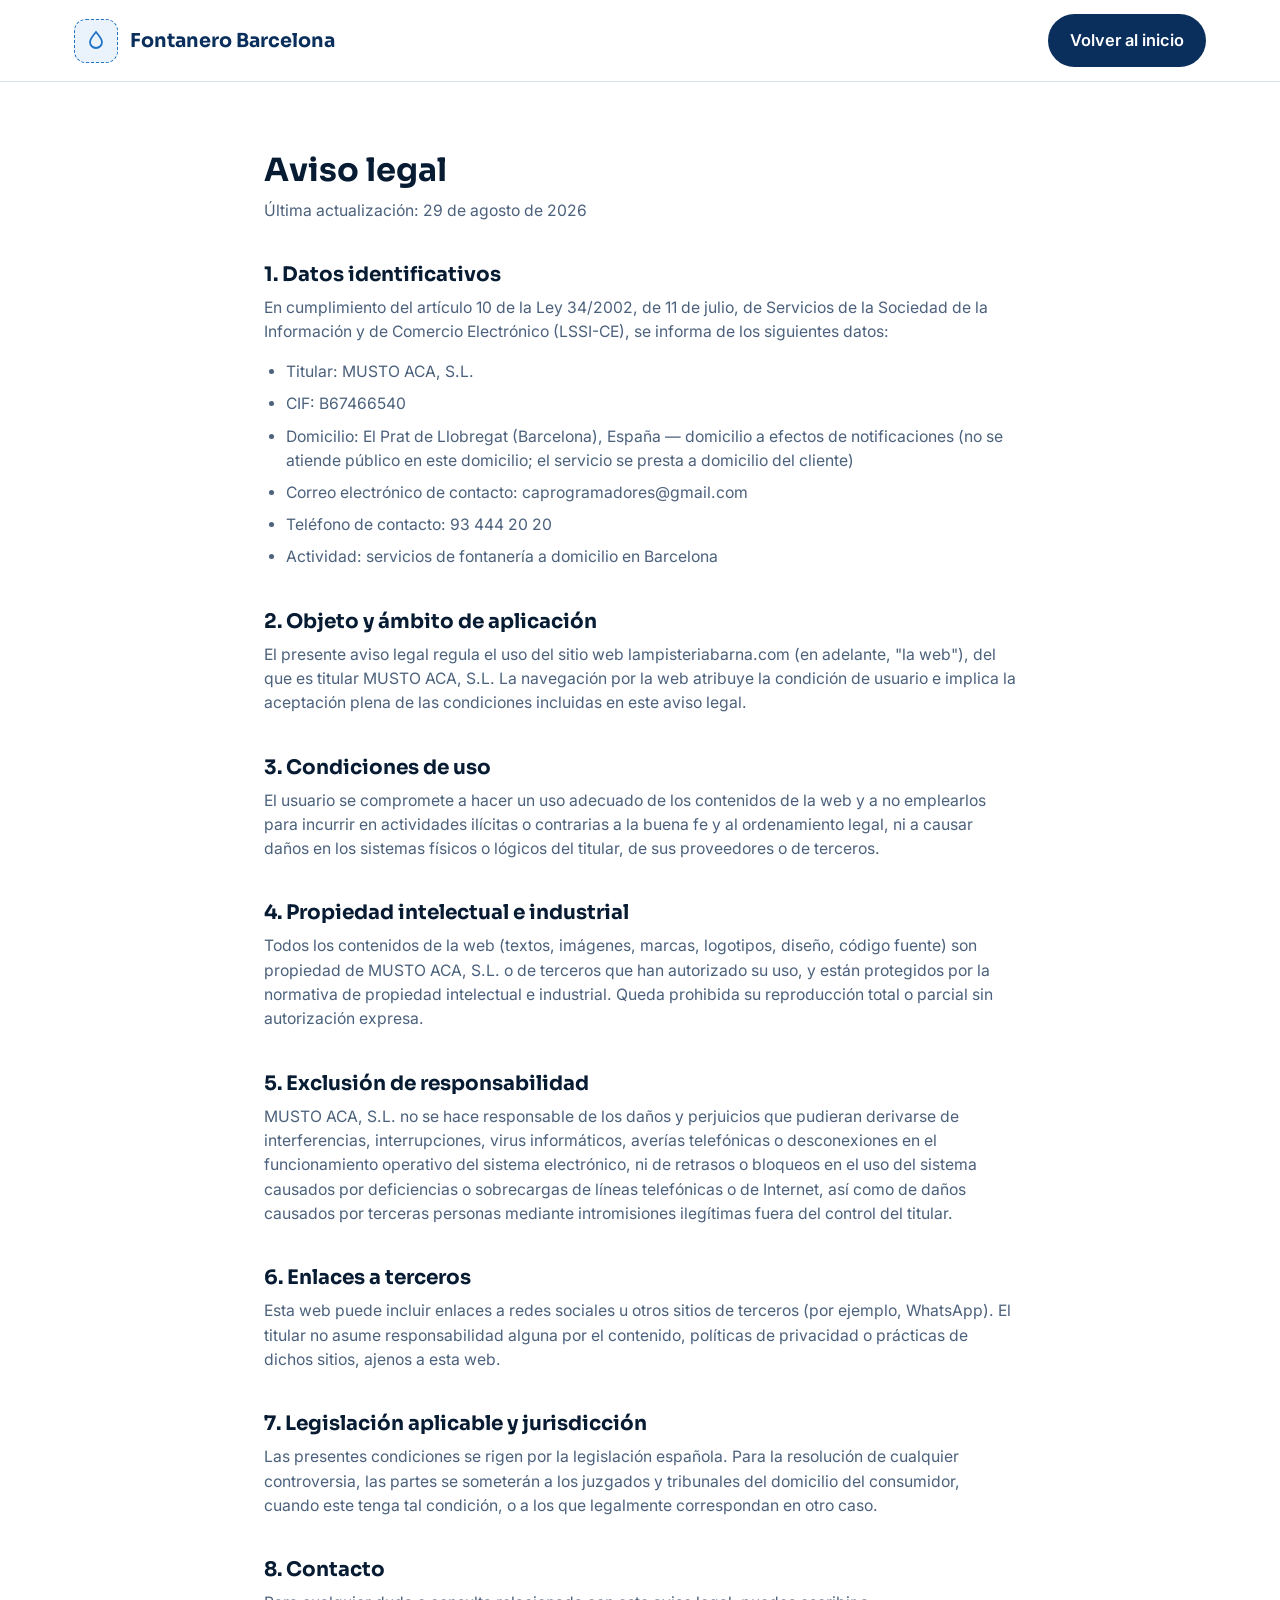
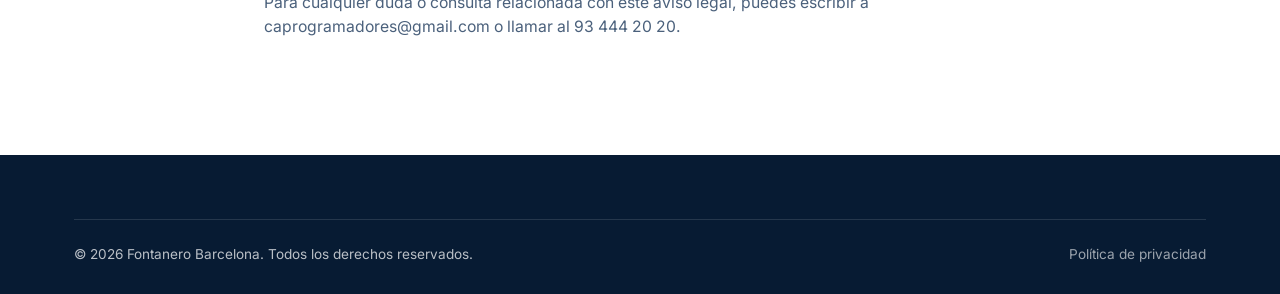
==== commit 9a5de005: "Add files via upload" ====
--- a/aviso-legal.html
+++ b/aviso-legal.html
@@ -31,8 +31,8 @@
   <h2>1. Datos identificativos</h2>
   <p>En cumplimiento del artículo 10 de la Ley 34/2002, de 11 de julio, de Servicios de la Sociedad de la Información y de Comercio Electrónico (LSSI-CE), se informa de los siguientes datos:</p>
   <ul>
-    <li>Titular: Mohamed Al Hahbare</li>
-    <li>NIF/DNI: 60756563Q</li>
+    <li>Titular: MUSTO ACA, S.L.</li>
+    <li>CIF: B67466540</li>
     <li>Domicilio: El Prat de Llobregat (Barcelona), España — domicilio a efectos de notificaciones (no se atiende público en este domicilio; el servicio se presta a domicilio del cliente)</li>
     <li>Correo electrónico de contacto: caprogramadores@gmail.com</li>
     <li>Teléfono de contacto: 93 444 20 20</li>
@@ -40,16 +40,16 @@
   </ul>
 
   <h2>2. Objeto y ámbito de aplicación</h2>
-  <p>El presente aviso legal regula el uso del sitio web lampisteriabarna.com (en adelante, "la web"), del que es titular Mohamed Al Hahbare. La navegación por la web atribuye la condición de usuario e implica la aceptación plena de las condiciones incluidas en este aviso legal.</p>
+  <p>El presente aviso legal regula el uso del sitio web lampisteriabarna.com (en adelante, "la web"), del que es titular MUSTO ACA, S.L. La navegación por la web atribuye la condición de usuario e implica la aceptación plena de las condiciones incluidas en este aviso legal.</p>
 
   <h2>3. Condiciones de uso</h2>
   <p>El usuario se compromete a hacer un uso adecuado de los contenidos de la web y a no emplearlos para incurrir en actividades ilícitas o contrarias a la buena fe y al ordenamiento legal, ni a causar daños en los sistemas físicos o lógicos del titular, de sus proveedores o de terceros.</p>
 
   <h2>4. Propiedad intelectual e industrial</h2>
-  <p>Todos los contenidos de la web (textos, imágenes, marcas, logotipos, diseño, código fuente) son propiedad de Mohamed Al Hahbare o de terceros que han autorizado su uso, y están protegidos por la normativa de propiedad intelectual e industrial. Queda prohibida su reproducción total o parcial sin autorización expresa.</p>
+  <p>Todos los contenidos de la web (textos, imágenes, marcas, logotipos, diseño, código fuente) son propiedad de MUSTO ACA, S.L. o de terceros que han autorizado su uso, y están protegidos por la normativa de propiedad intelectual e industrial. Queda prohibida su reproducción total o parcial sin autorización expresa.</p>
 
   <h2>5. Exclusión de responsabilidad</h2>
-  <p>Mohamed Al Hahbare no se hace responsable de los daños y perjuicios que pudieran derivarse de interferencias, interrupciones, virus informáticos, averías telefónicas o desconexiones en el funcionamiento operativo del sistema electrónico, ni de retrasos o bloqueos en el uso del sistema causados por deficiencias o sobrecargas de líneas telefónicas o de Internet, así como de daños causados por terceras personas mediante intromisiones ilegítimas fuera del control del titular.</p>
+  <p>MUSTO ACA, S.L. no se hace responsable de los daños y perjuicios que pudieran derivarse de interferencias, interrupciones, virus informáticos, averías telefónicas o desconexiones en el funcionamiento operativo del sistema electrónico, ni de retrasos o bloqueos en el uso del sistema causados por deficiencias o sobrecargas de líneas telefónicas o de Internet, así como de daños causados por terceras personas mediante intromisiones ilegítimas fuera del control del titular.</p>
 
   <h2>6. Enlaces a terceros</h2>
   <p>Esta web puede incluir enlaces a redes sociales u otros sitios de terceros (por ejemplo, WhatsApp). El titular no asume responsabilidad alguna por el contenido, políticas de privacidad o prácticas de dichos sitios, ajenos a esta web.</p>
